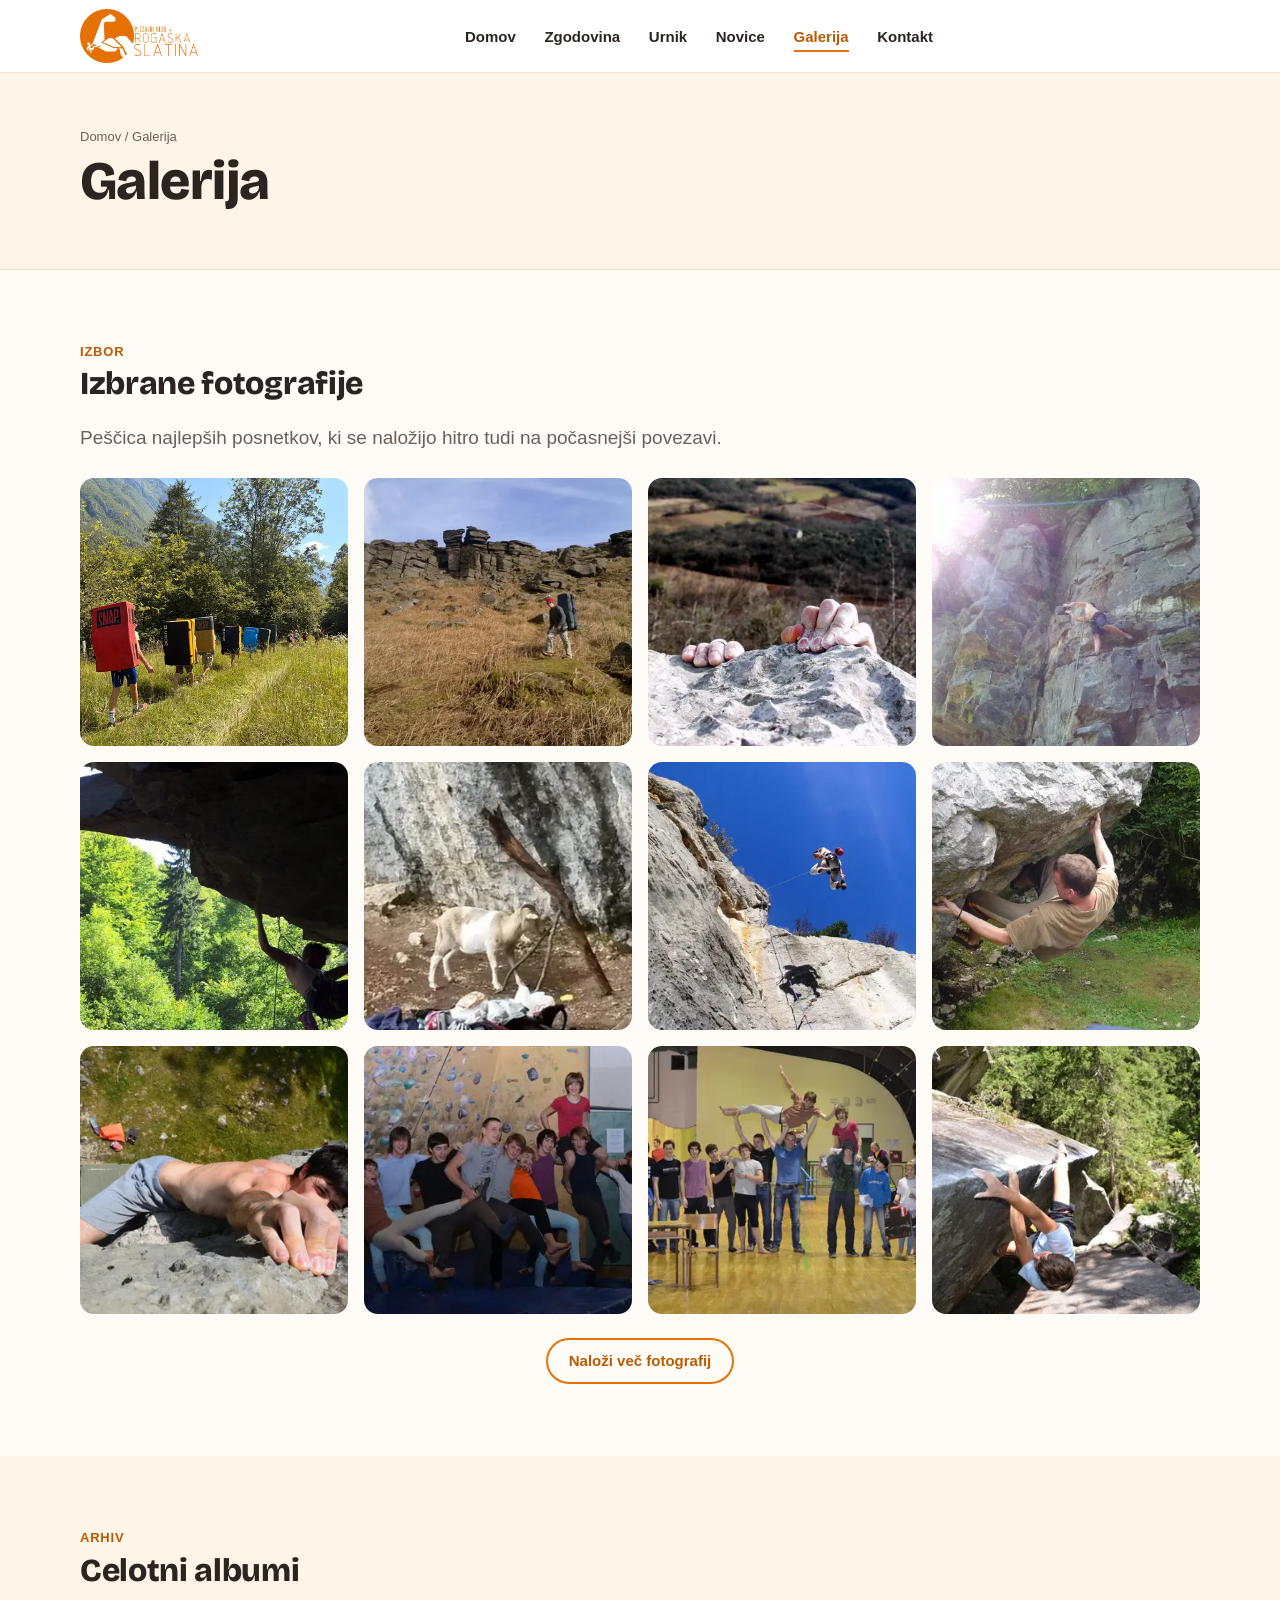
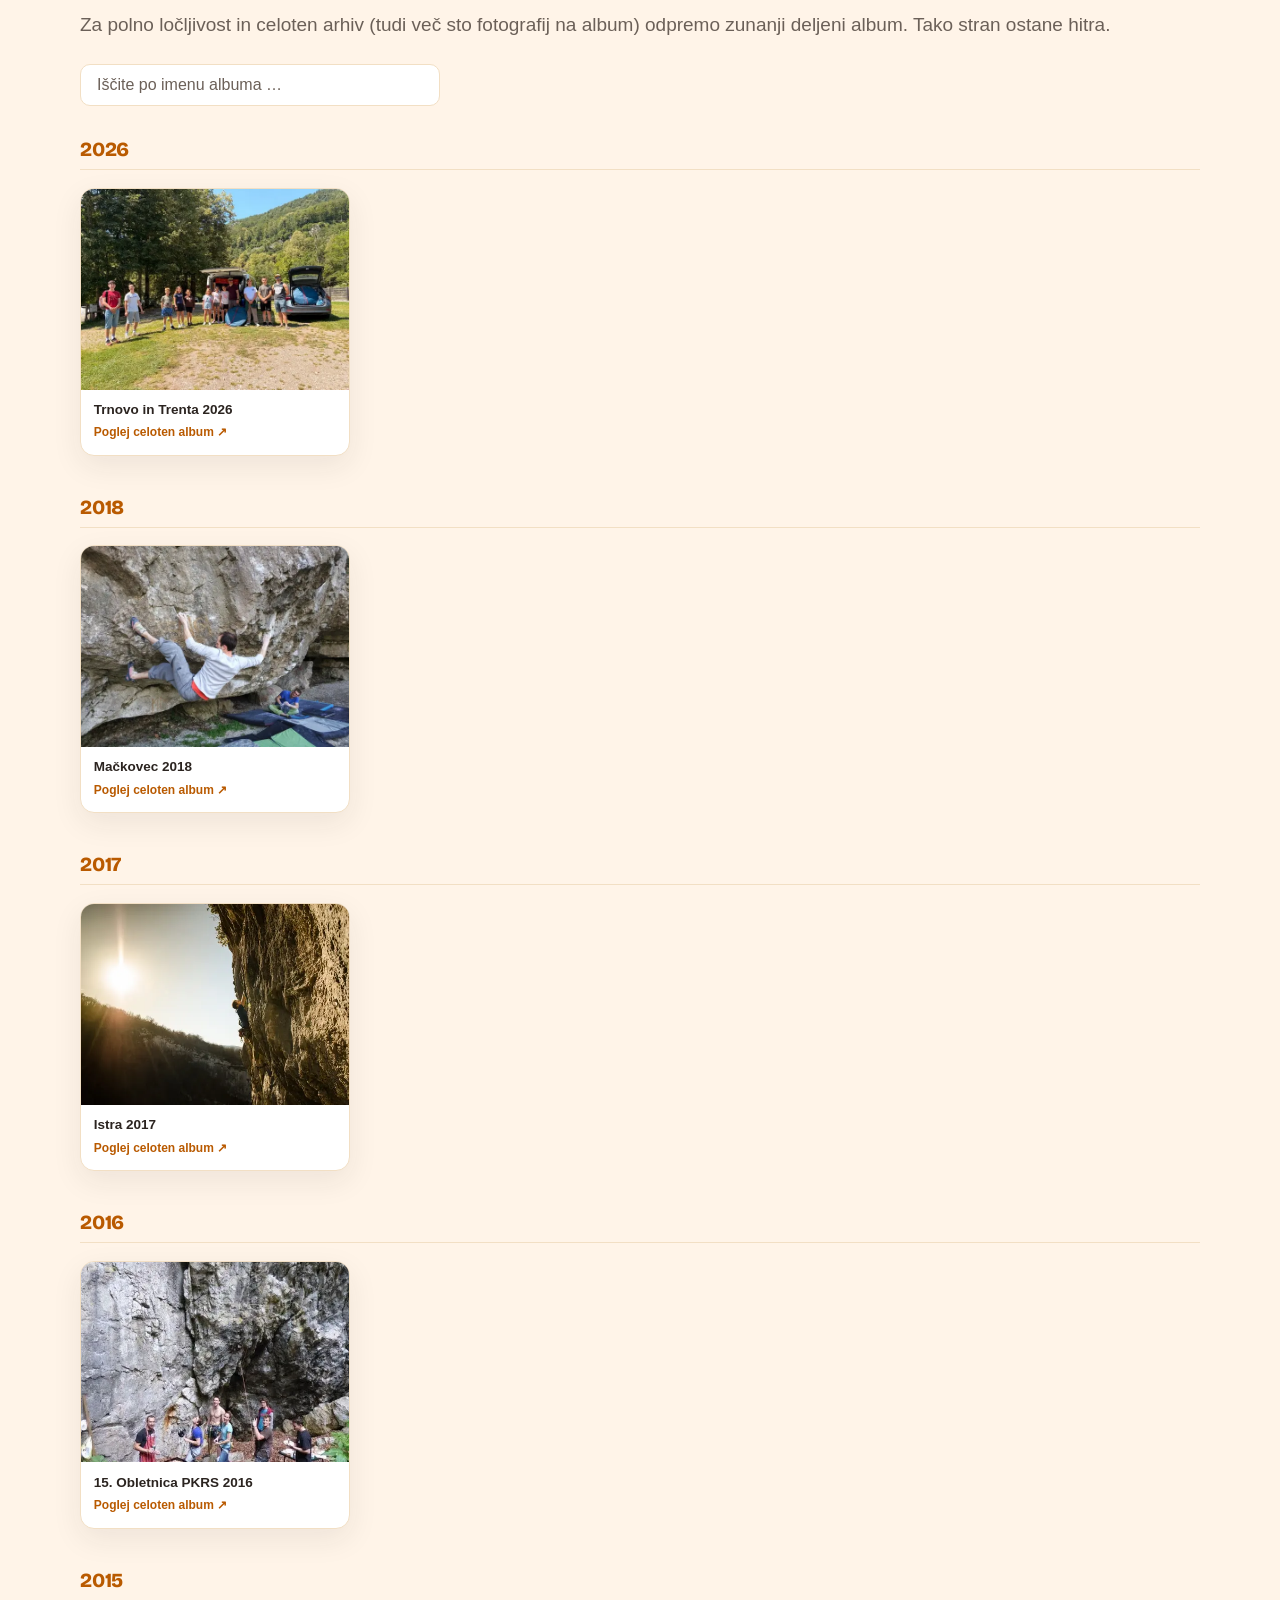
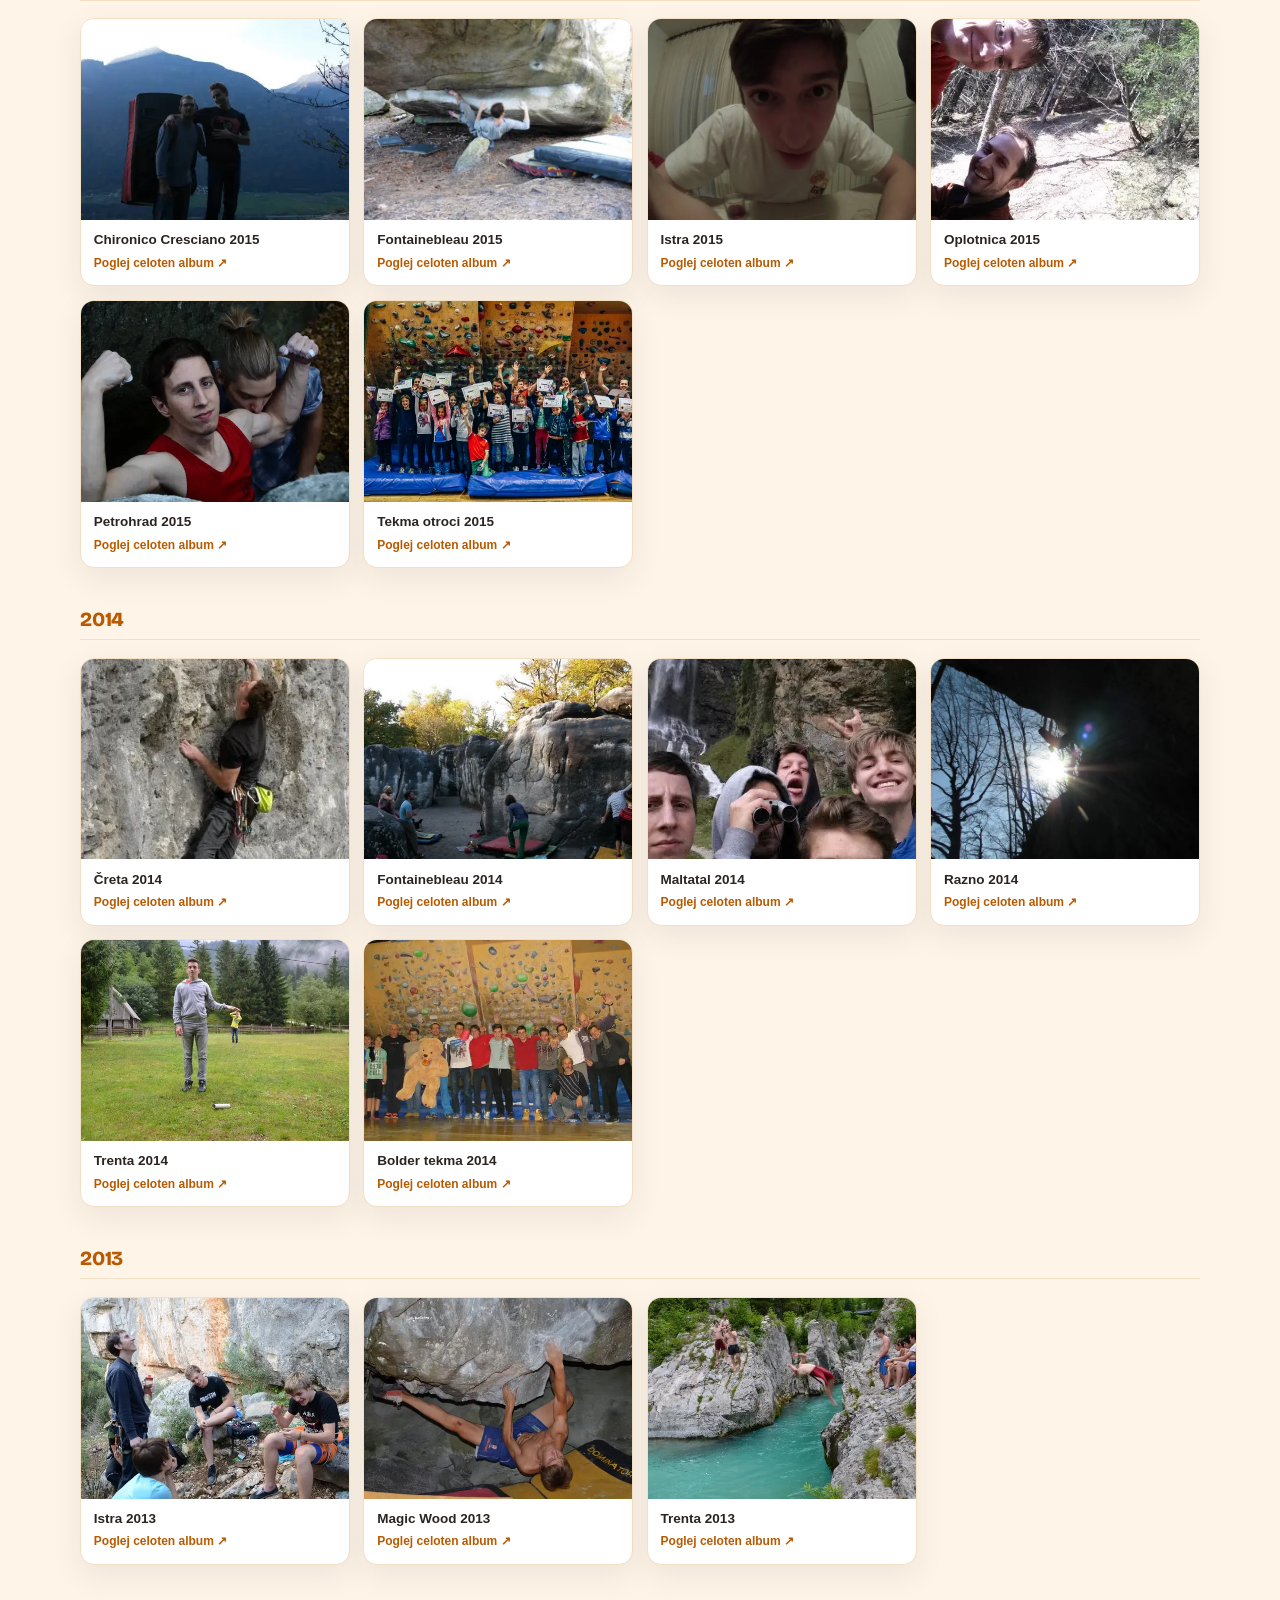
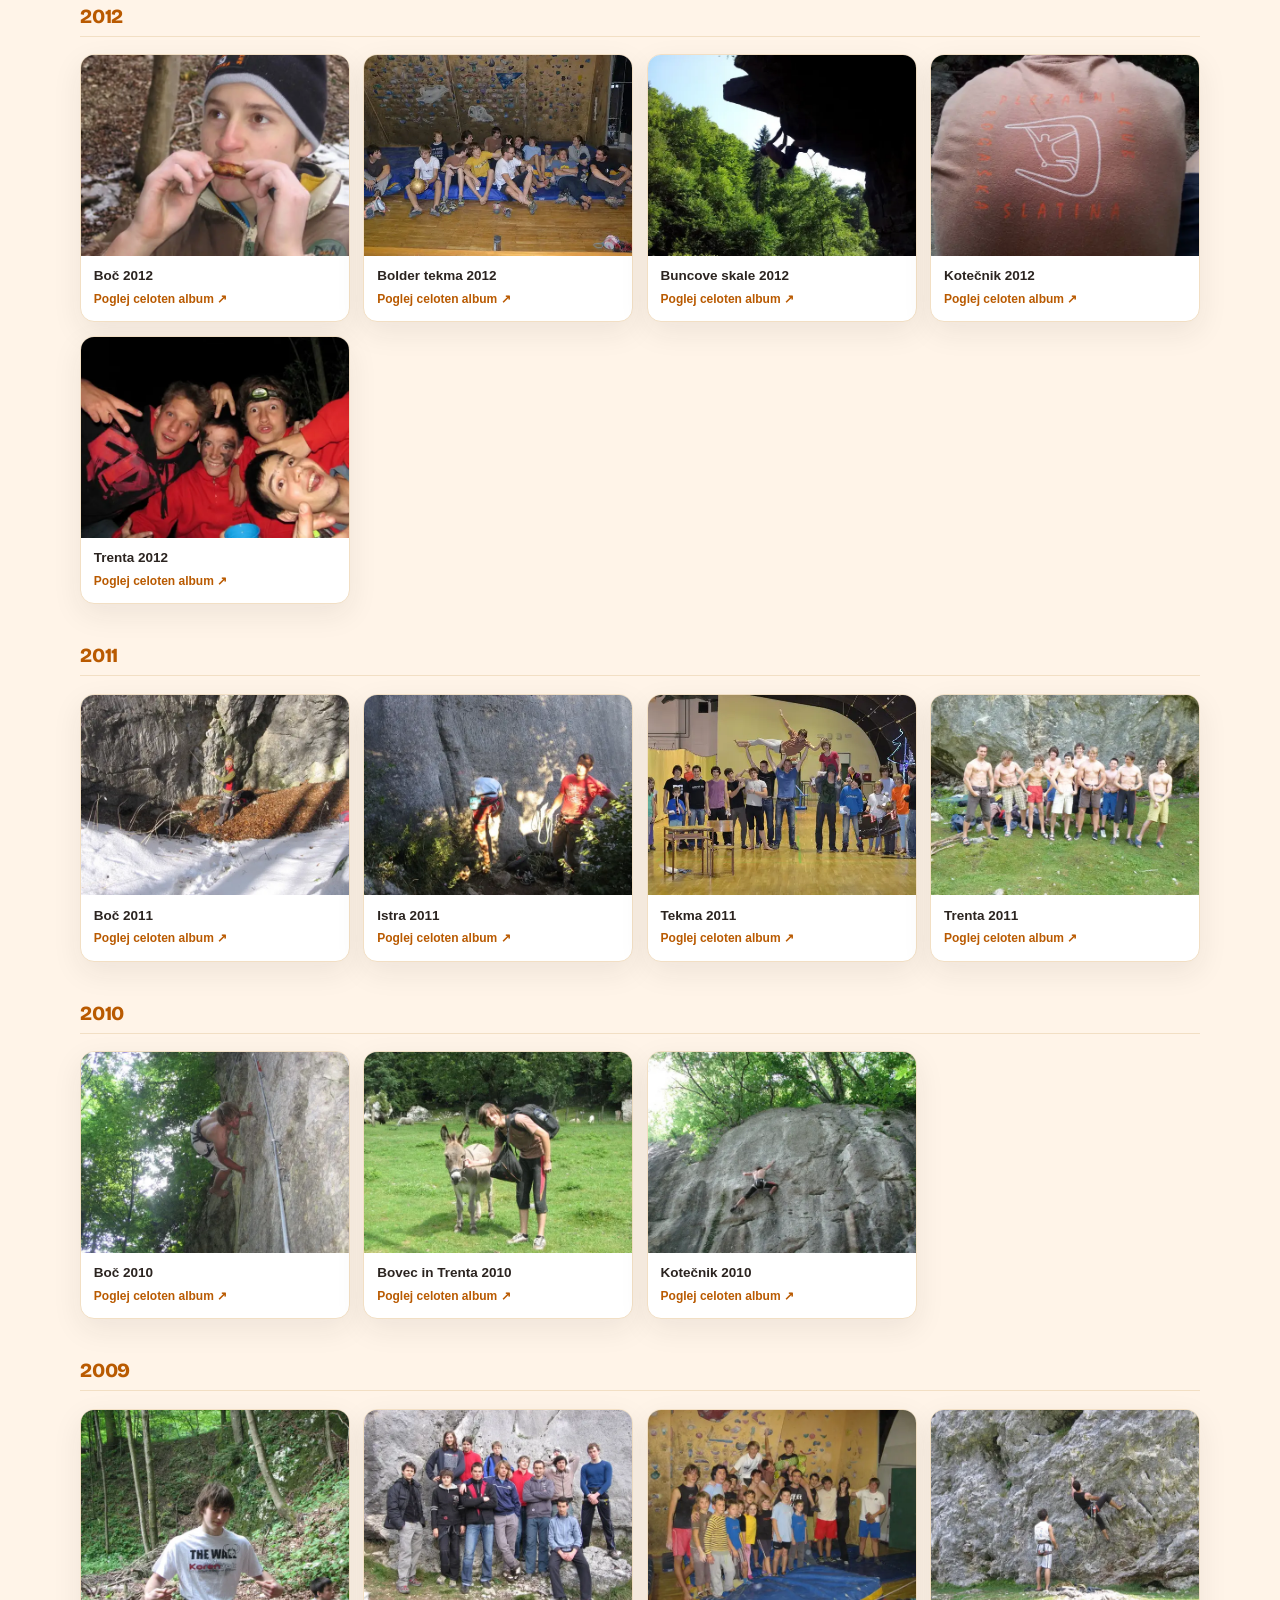
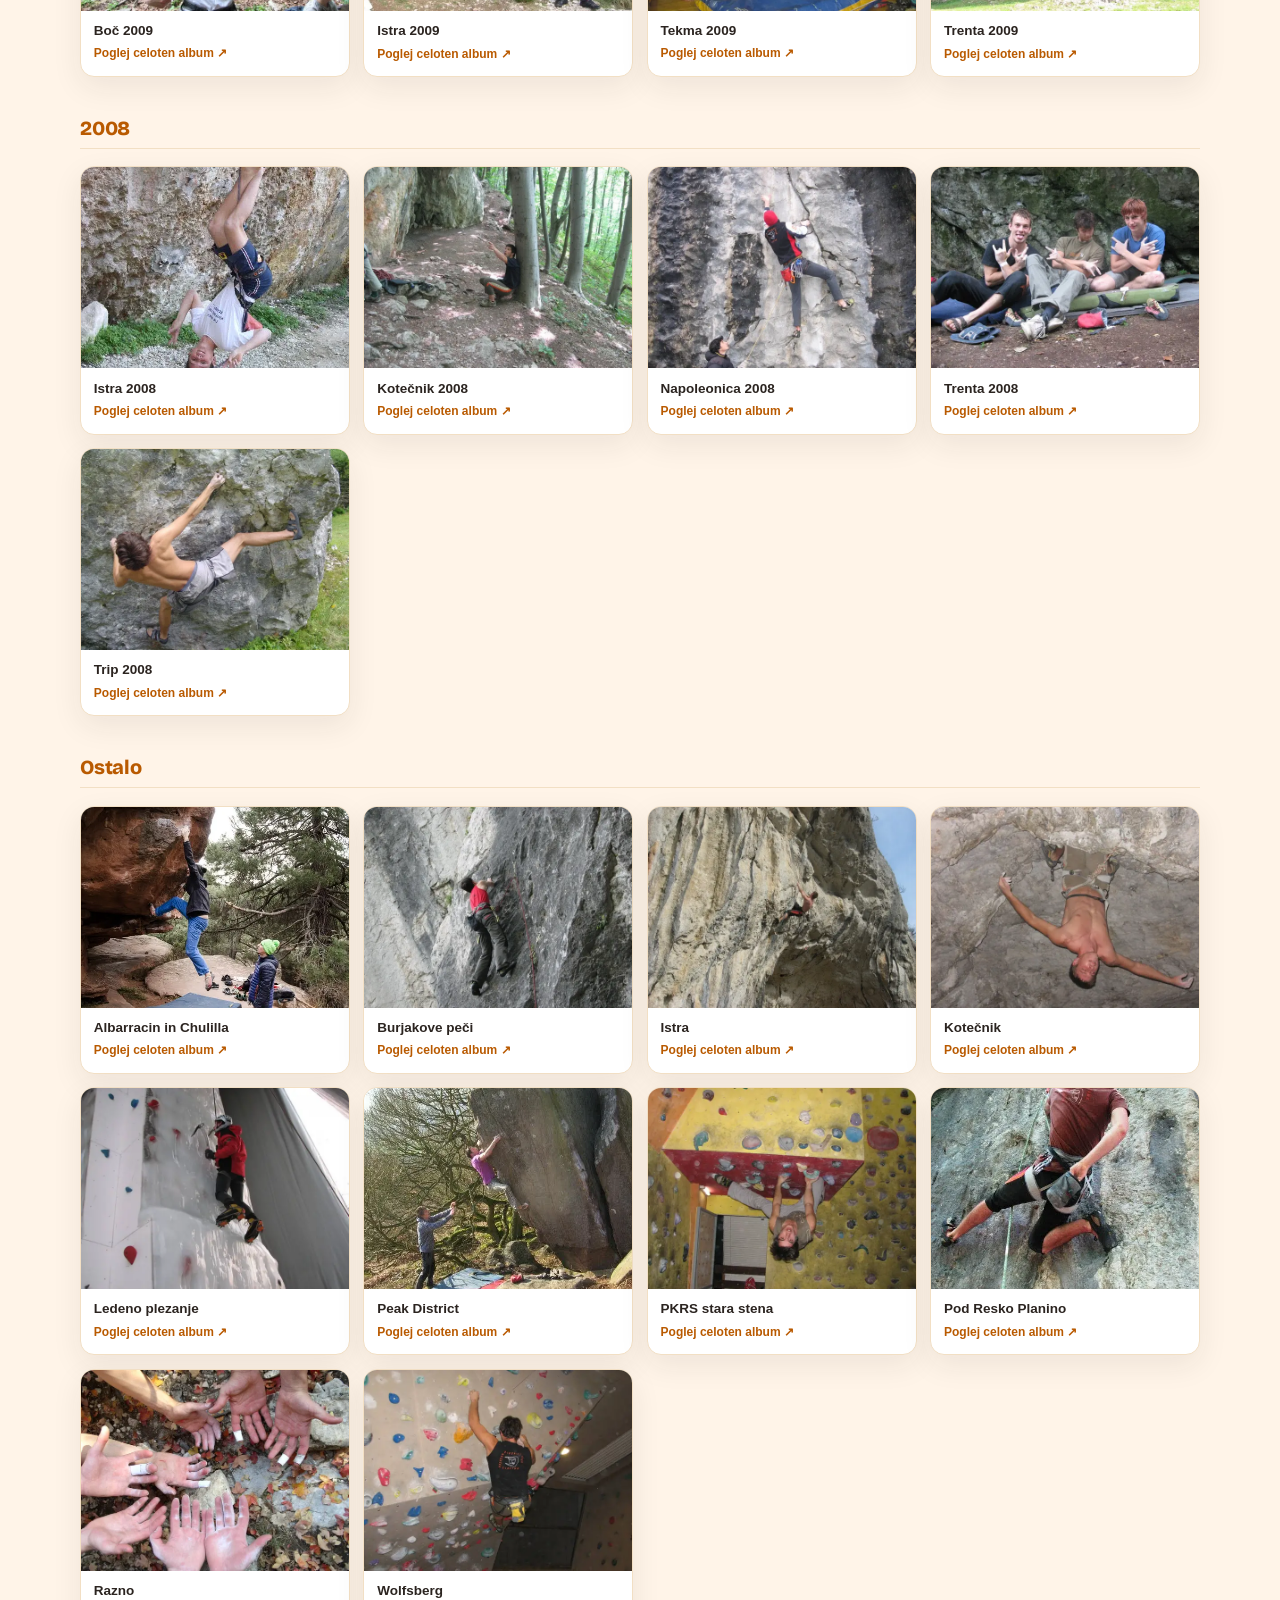
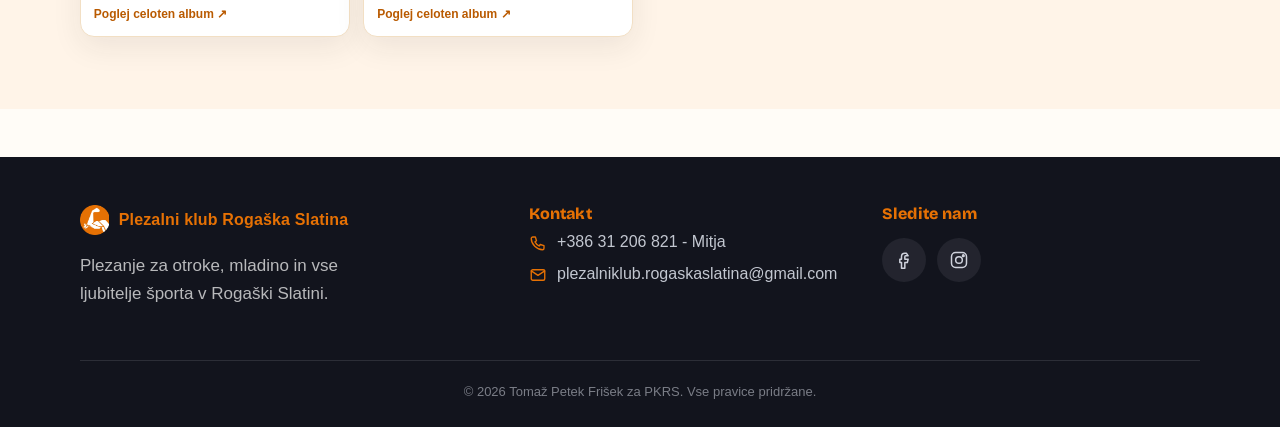
==== galerija.html @ 5e0b245f "Odstrani podnaslove pod naslovi podstrani, povečaj naslov Na zgodovina/urnik/galerija/novice/kontakt" ====
<!doctype html>
<html lang="sl">
<head>
<meta charset="UTF-8">
<meta name="viewport" content="width=device-width, initial-scale=1">
<title>Fotogalerija plezanja — Plezalni klub Rogaška Slatina</title>
<meta name="description" content="Fotografije treningov, tekmovanj in druženj Plezalnega kluba Rogaška Slatina.">
<link rel="canonical" href="https://pkrs.si/galerija.html">
<meta property="og:type" content="website">
<meta property="og:site_name" content="Plezalni klub Rogaška Slatina">
<meta property="og:locale" content="sl_SI">
<meta property="og:title" content="Fotogalerija plezanja — Plezalni klub Rogaška Slatina">
<meta property="og:description" content="Fotografije treningov, tekmovanj in druženj Plezalnega kluba Rogaška Slatina.">
<meta property="og:url" content="https://pkrs.si/galerija.html">
<meta property="og:image" content="https://pkrs.si/assets/img/og-image.jpg">
<meta property="og:image:width" content="1200">
<meta property="og:image:height" content="630">
<meta name="twitter:card" content="summary_large_image">
<meta name="twitter:title" content="Fotogalerija plezanja — Plezalni klub Rogaška Slatina">
<meta name="twitter:description" content="Fotografije treningov, tekmovanj in druženj Plezalnega kluba Rogaška Slatina.">
<meta name="twitter:image" content="https://pkrs.si/assets/img/og-image.jpg">
<meta name="theme-color" content="#E67104">
<link rel="icon" type="image/png" href="assets/img/favicon-32.png">
<link rel="apple-touch-icon" href="assets/img/favicon-192.png">
<link rel="preconnect" href="https://fonts.googleapis.com">
<link rel="preconnect" href="https://fonts.gstatic.com" crossorigin>
<link rel="stylesheet" href="https://fonts.googleapis.com/css2?family=Bricolage+Grotesque:opsz,wght@12..96,700;12..96,800&display=swap">
<link rel="stylesheet" href="assets/css/style.css">
</head>
<body>

<a href="#main" class="skip-link">Preskoči na vsebino</a>

<header class="site-header">
  <div class="container nav-row">
    <a href="index.html" class="brand">
      <img src="assets/img/logo.webp" width="900" height="412" alt="Plezalni klub Rogaška Slatina">
    </a>
    <nav class="nav-links" aria-label="Glavna navigacija">
      <a href="index.html">Domov</a>
      <a href="zgodovina.html">Zgodovina</a>
      <a href="urnik.html">Urnik</a>
      <a href="novice.html">Novice</a>
      <a href="galerija.html" aria-current="page">Galerija</a>
      <a href="kontakt.html">Kontakt</a>
    </nav>
    <div class="nav-actions">
      <button class="hamburger" data-menu-open aria-label="Odpri meni">
        <span></span><span></span><span></span>
      </button>
    </div>
  </div>
</header>

<div class="mobile-menu">
  <div class="mobile-menu-top">
    <a href="index.html" class="brand">
      <img src="assets/img/logo.webp" width="900" height="412" alt="Plezalni klub Rogaška Slatina">
    </a>
    <button class="hamburger" data-menu-close aria-label="Zapri meni">✕</button>
  </div>
  <a href="index.html">Domov</a>
  <a href="zgodovina.html">Zgodovina</a>
  <a href="urnik.html">Urnik</a>
  <a href="novice.html">Novice</a>
  <a href="galerija.html" aria-current="page">Galerija</a>
  <a href="kontakt.html">Kontakt</a>
</div>

<main id="main">

  <div class="page-header">
    <div class="container">
      <div class="breadcrumb"><a href="index.html">Domov</a> / Galerija</div>
      <h1>Galerija</h1>
    </div>
  </div>

  <section class="section">
    <div class="container">
      <div class="eyebrow">Izbor</div>
      <h2>Izbrane fotografije</h2>
      <p class="lead">Peščica najlepših posnetkov, ki se naložijo hitro tudi na počasnejši povezavi.</p>

      <div class="todo-block" data-featured-empty hidden style="margin:1.5rem 0">
        <strong>Izbrane fotografije še niso dodane</strong>
        Ko nam pošljete nekaj najboljših fotografij, jih optimiziramo (glejte <code>tools/optimiziraj-slike.py</code>
        v paketu) in se prikažejo tukaj. Navodila so v <code>NAVODILA.txt</code>.
      </div>

      <div class="featured-grid" data-featured-grid></div>
      <div class="text-center" style="margin-top:1.5rem">
        <button type="button" class="btn btn-outline" data-load-more hidden>Naloži več fotografij</button>
      </div>
    </div>
  </section>

  <section class="section section-alt">
    <div class="container">
      <div class="eyebrow">Arhiv</div>
      <h2>Celotni albumi</h2>
      <p class="lead">Za polno ločljivost in celoten arhiv (tudi več sto fotografij na album) odpremo zunanji deljeni album. Tako stran ostane hitra.</p>

      <div class="albums-toolbar">
        <input type="search" class="albums-search" data-albums-search placeholder="Iščite po imenu albuma …" aria-label="Iskanje albumov">
      </div>
      <div data-albums-container>
        <p class="small">Nalagam albume …</p>
      </div>
    </div>
  </section>

</main>

<footer class="site-footer">
  <div class="container footer-grid">
    <div>
      <div class="footer-brand">
        <img src="assets/img/logo-icon.webp" width="200" height="206" alt="Logotip kluba">
        <strong>Plezalni klub Rogaška Slatina</strong>
      </div>
      <p style="color:rgba(255,255,255,0.7); max-width:32ch">Plezanje za otroke, mladino in vse ljubitelje športa v Rogaški Slatini.</p>
    </div>
    <div>
      <h4>Kontakt</h4>
      <div class="footer-contact-row"><svg width="18" height="18" viewBox="0 0 24 24" fill="none" stroke="currentColor" stroke-width="1.8" stroke-linecap="round" stroke-linejoin="round"><path d="M5 4h3.5l1.5 5-2 1.5a12 12 0 0 0 5.5 5.5L15 14l5 1.5V19a2 2 0 0 1-2 2C10.5 21 3 13.5 3 6a2 2 0 0 1 2-2z"/></svg><a href="tel:+38631206821">+386 31 206 821 - Mitja</a></div>
      <div class="footer-contact-row"><svg width="18" height="18" viewBox="0 0 24 24" fill="none" stroke="currentColor" stroke-width="1.8" stroke-linecap="round" stroke-linejoin="round"><rect x="3" y="5" width="18" height="14" rx="2"/><path d="M3 6.5l9 6 9-6"/></svg><a href="mailto:plezalniklub.rogaskaslatina@gmail.com">plezalniklub.rogaskaslatina@gmail.com</a></div>
    </div>
    <div>
      <h4>Sledite nam</h4>
      <div class="social-row-lg">
        <a href="https://www.facebook.com/pkrs.rogaska" target="_blank" rel="noopener" aria-label="Facebook"><svg width="20" height="20" viewBox="0 0 24 24" fill="none" stroke="currentColor" stroke-width="1.8" stroke-linecap="round" stroke-linejoin="round"><path d="M15 4h-2a4 4 0 0 0-4 4v3H7v4h2v7h4v-7h3l1-4h-4V8a1 1 0 0 1 1-1h3z"/></svg></a>
        <a href="https://www.instagram.com/pkrs.rogaska/?hl=en" target="_blank" rel="noopener" aria-label="Instagram"><svg width="20" height="20" viewBox="0 0 24 24" fill="none" stroke="currentColor" stroke-width="1.8" stroke-linecap="round" stroke-linejoin="round"><rect x="3" y="3" width="18" height="18" rx="5"/><circle cx="12" cy="12" r="4"/><circle cx="17.2" cy="6.8" r="1"/></svg></a>
      </div>
    </div>
  </div>
  <div class="container footer-bottom">
    © <span id="year"></span> Tomaž Petek Frišek za PKRS. Vse pravice pridržane.
  </div>
</footer>

<script src="assets/js/main.js"></script>
<script src="assets/js/gallery.js"></script>
<script>document.getElementById('year').textContent = new Date().getFullYear();</script>
</body>
</html>
---- assets/css/style.css ----
/* =========================================================
   Plezalni klub Rogaška Slatina — skupni slog
   Paleta: bela + oranžna (barva iz kluba logotipa: #E67104)
   Pristop: mobile-first (glej breakpoints spodaj)
   ========================================================= */

:root {
  --orange: #E67104;
  --orange-dark: #B95A00;
  --orange-light: #FFF4E8;
  --orange-pale: #FFEAD1;
  --ink: #2B2420;
  --ink-soft: #6B6058;
  --white: #FFFFFF;
  --bg-page: #FFFCF7;
  --border: #F2DFC4;
  --footer-navy: #12141D;
  --shadow: 0 10px 30px rgba(43, 36, 32, 0.08);
  --radius: 14px;
  --max-width: 1120px;
  --font: -apple-system, BlinkMacSystemFont, "Segoe UI", Roboto, "Helvetica Neue", Arial, sans-serif;
  --font-display: "Bricolage Grotesque", -apple-system, BlinkMacSystemFont, "Segoe UI", Roboto, sans-serif;
}

* { box-sizing: border-box; }

/* Poskrbi, da atribut "hidden" vedno zmaga, tudi na elementih, ki imajo
   svoj lasten "display" (npr. gumbi z display:inline-flex). */
[hidden] { display: none !important; }

html {
  scroll-behavior: smooth;
}

body {
  margin: 0;
  font-family: var(--font);
  color: var(--ink);
  background: var(--bg-page);
  -webkit-font-smoothing: antialiased;
  overflow-x: hidden;
}

img, video { max-width: 100%; height: auto; display: block; }

/* Blag vstopni prehod za zgornje odseke strani (hero, glava podstrani) */
@keyframes gentle-rise {
  from { opacity: 0; transform: translateY(10px); }
  to   { opacity: 1; transform: translateY(0); }
}

a { color: var(--orange-dark); text-decoration: none; transition: color .15s ease; }
a:hover { text-decoration: underline; text-underline-offset: 2px; }

/* Viden, dosleden fokus (tipkovnica) namesto privzetega brskalniškega obroča */
:focus-visible {
  outline: 2px solid var(--orange);
  outline-offset: 2px;
  border-radius: 2px;
}

/* Preskoči na vsebino: skrito, dokler ni v fokusu (tipkovnica) */
.skip-link {
  position: absolute;
  top: -50px;
  left: 1rem;
  z-index: 1000;
  background: var(--ink);
  color: var(--white) !important;
  padding: 0.7em 1.2em;
  border-radius: 0 0 10px 10px;
  font-weight: 700;
  font-size: 14px;
  text-decoration: none !important;
  transition: top .15s ease;
}
.skip-link:focus {
  top: 0;
}

/* Spoštuj uporabnikovo nastavitev za manj gibanja */
@media (prefers-reduced-motion: reduce) {
  *, *::before, *::after {
    animation-duration: 0.01ms !important;
    animation-iteration-count: 1 !important;
    transition-duration: 0.01ms !important;
  }
  html { scroll-behavior: auto; }
}

.container {
  width: min(100% - 2rem, var(--max-width));
  margin-inline: auto;
}

h1, h2, h3, h4 {
  font-family: var(--font-display);
  font-weight: 800;
  line-height: 1.15;
  margin: 0 0 0.6em 0;
  color: var(--ink);
  text-wrap: balance;
  letter-spacing: -0.01em;
}

h1 { font-size: clamp(28px, 5vw, 46px); }
h2 { font-size: clamp(22px, 3.5vw, 32px); }
h3 { font-size: clamp(18px, 2.5vw, 22px); }
p  { font-size: clamp(15px, 1.8vw, 17px); line-height: 1.65; color: var(--ink); }

.lead { font-size: clamp(16px, 2vw, 19px); color: var(--ink-soft); }

.section {
  padding: clamp(2.5rem, 6vw, 4.5rem) 0;
}

.section-alt {
  background: var(--orange-light);
}

.eyebrow {
  display: inline-block;
  font-weight: 700;
  letter-spacing: 0.06em;
  text-transform: uppercase;
  font-size: 13px;
  color: var(--orange-dark);
  margin-bottom: 0.6em;
}

/* ---------- Buttons ---------- */
.btn {
  display: inline-flex;
  align-items: center;
  justify-content: center;
  gap: 0.5em;
  min-height: 46px;
  padding: 0.7em 1.4em;
  border-radius: 999px;
  font-weight: 700;
  font-size: 15px;
  border: 2px solid transparent;
  cursor: pointer;
  transition: transform .15s ease, background .15s ease, color .15s ease, border-color .15s ease;
  text-decoration: none !important;
}
.btn:active { transform: scale(0.97); }

.btn-primary {
  background: var(--orange);
  color: var(--white);
}
.btn-primary:hover { background: var(--orange-dark); }

.btn-outline {
  background: transparent;
  border-color: var(--orange);
  color: var(--orange-dark);
}
.btn-outline:hover { background: var(--orange-light); }

/* ---------- Header / Nav ---------- */
.site-header {
  position: sticky;
  top: 0;
  z-index: 200;
  background: rgba(255,255,255,0.95);
  backdrop-filter: saturate(180%) blur(10px);
  border-bottom: 1px solid var(--border);
}

.nav-row {
  display: flex;
  align-items: center;
  justify-content: space-between;
  min-height: 72px;
  gap: 1rem;
}

.brand {
  display: flex;
  align-items: center;
  gap: 0.6em;
  font-family: var(--font-display);
  font-weight: 800;
  font-size: 16px;
  color: var(--ink);
}
.brand img { height: 54px; width: auto; }
.brand small { display: block; font-weight: 600; color: var(--orange-dark); font-size: 11px; letter-spacing: 0.04em; text-transform: uppercase; }

.nav-links {
  display: none;
  align-items: center;
  gap: 1.6rem;
}
.nav-links a {
  position: relative;
  color: var(--ink);
  font-weight: 600;
  font-size: 15px;
  padding: 0.4em 0.1em;
}
.nav-links a::after {
  content: "";
  position: absolute;
  left: 0.1em;
  right: 0.1em;
  bottom: -1px;
  height: 2px;
  background: var(--orange);
  transform: scaleX(0);
  transform-origin: left;
  transition: transform .18s ease;
}
.nav-links a:hover,
.nav-links a[aria-current="page"] {
  color: var(--orange-dark);
  text-decoration: none;
}
.nav-links a:hover::after,
.nav-links a[aria-current="page"]::after {
  transform: scaleX(1);
}

.nav-actions { display: flex; align-items: center; gap: 0.75rem; }

.hamburger {
  display: inline-flex;
  align-items: center;
  justify-content: center;
  width: 44px;
  height: 44px;
  border-radius: 10px;
  border: 1px solid var(--border);
  background: var(--white);
  cursor: pointer;
}
.hamburger span,
.hamburger::before,
.hamburger::after {
  content: "";
  display: block;
  width: 20px;
  height: 2px;
  background: var(--ink);
  position: relative;
}
.hamburger { flex-direction: column; gap: 5px; }
.hamburger span { margin: 0; }

.mobile-menu {
  position: fixed;
  inset: 0;
  z-index: 300;
  background: var(--white);
  display: flex;
  flex-direction: column;
  padding: 1.25rem;
  transform: translateY(-8px);
  opacity: 0;
  pointer-events: none;
  transition: opacity .2s ease, transform .2s ease;
}
.mobile-menu.is-open {
  opacity: 1;
  transform: translateY(0);
  pointer-events: auto;
}
.mobile-menu-top {
  display: flex;
  align-items: center;
  justify-content: space-between;
  margin-bottom: 1.5rem;
}
.mobile-menu a {
  display: block;
  padding: 1em 0.25em;
  font-size: 22px;
  font-weight: 700;
  color: var(--ink);
  border-bottom: 1px solid var(--border);
}
.mobile-menu a[aria-current="page"] { color: var(--orange-dark); }
.mobile-menu .btn { margin-top: 1.5rem; align-self: flex-start; }

@media (min-width: 860px) {
  .nav-links { display: flex; }
  .hamburger { display: none; }
}

/* ---------- Hero ---------- */
.hero {
  background: linear-gradient(180deg, var(--orange-light) 0%, var(--white) 100%);
  padding: clamp(2.5rem, 7vw, 5rem) 0 clamp(2rem, 5vw, 3rem);
  animation: gentle-rise .5s ease both;
}
.hero-grid {
  display: grid;
  grid-template-columns: 1fr;
  gap: 2rem;
  align-items: center;
}
@media (min-width: 900px) {
  .hero-grid { grid-template-columns: 1.1fr 0.9fr; gap: 3rem; }
}
.hero-badge {
  display: inline-flex;
  align-items: center;
  gap: 0.5em;
  background: var(--white);
  border: 1px solid var(--border);
  padding: 0.4em 0.9em;
  border-radius: 999px;
  font-size: 13px;
  font-weight: 700;
  color: var(--orange-dark);
  margin-bottom: 1em;
}
.hero-actions { display: flex; flex-wrap: wrap; gap: 0.8rem; margin-top: 1.4rem; }
.hero-art {
  display: flex;
  align-items: center;
  justify-content: center;
}
.hero-art img { max-height: 280px; }

/* ---------- Cards / grids ---------- */
.grid {
  display: grid;
  grid-template-columns: 1fr;
  gap: 1.5rem;
}
@media (min-width: 700px) {
  .grid-2 { grid-template-columns: 1fr 1fr; }
}
@media (min-width: 900px) {
  .grid-3 { grid-template-columns: repeat(3, 1fr); }
}

.card {
  background: var(--white);
  border: 1px solid var(--border);
  border-radius: var(--radius);
  padding: 1.5rem;
  box-shadow: var(--shadow);
  transition: transform .18s ease, box-shadow .18s ease, border-color .18s ease;
}
.card:hover {
  transform: translateY(-3px);
  border-color: var(--orange);
  box-shadow: 0 12px 24px -12px rgba(230,113,4,0.28);
}
.card h3 { margin-bottom: 0.4em; }
.card .icon {
  width: 46px;
  height: 46px;
  border-radius: 12px;
  background: var(--orange-light);
  color: var(--orange-dark);
  display: flex;
  align-items: center;
  justify-content: center;
  font-size: 22px;
  margin-bottom: 0.9rem;
}

/* ---------- Carousel (Domov) ---------- */
.carousel {
  position: relative;
  border-radius: var(--radius);
  overflow: hidden;
  background: var(--orange-light);
  border: 1px solid var(--border);
  aspect-ratio: 4 / 3;
}
.carousel-track {
  display: flex;
  height: 100%;
  transition: transform .5s ease;
}
.carousel-slide {
  flex: 0 0 100%;
  height: 100%;
  display: flex;
  align-items: center;
  justify-content: center;
  text-align: center;
  padding: 1.5rem;
}
.carousel-slide img {
  width: 100%;
  height: 100%;
  object-fit: cover;
}
.placeholder-slide {
  display: flex;
  flex-direction: column;
  align-items: center;
  justify-content: center;
  gap: 0.6rem;
  color: var(--orange-dark);
}
.placeholder-slide .ph-icon {
  width: 60px;
  height: 60px;
  border-radius: 50%;
  background: var(--white);
  border: 2px dashed var(--orange);
  display: flex;
  align-items: center;
  justify-content: center;
  font-size: 26px;
}
.carousel-dots {
  position: absolute;
  bottom: 14px;
  left: 0;
  right: 0;
  display: flex;
  justify-content: center;
  gap: 8px;
}
.carousel-dots button {
  width: 9px;
  height: 9px;
  border-radius: 50%;
  border: none;
  background: rgba(230,113,4,0.35);
  cursor: pointer;
  padding: 0;
}
.carousel-dots button.is-active { background: var(--orange); }
.carousel-arrow {
  position: absolute;
  top: 50%;
  transform: translateY(-50%);
  width: 40px;
  height: 40px;
  border-radius: 50%;
  border: 1px solid var(--border);
  background: rgba(255,255,255,0.9);
  color: var(--orange-dark);
  font-size: 18px;
  display: flex;
  align-items: center;
  justify-content: center;
  cursor: pointer;
}
.carousel-arrow.prev { left: 12px; }
.carousel-arrow.next { right: 12px; }

/* ---------- Placeholder blocks (content to add later) ---------- */
.todo-block {
  border: 2px dashed var(--orange);
  background: var(--orange-light);
  border-radius: var(--radius);
  padding: 1.5rem;
  color: var(--orange-dark);
}
.todo-block strong { display: block; margin-bottom: 0.3em; }

/* ---------- Schedule (Urnik) ---------- */
.schedule-days {
  display: flex;
  flex-direction: column;
  gap: 1rem;
}
.schedule-day {
  background: var(--white);
  border: 1px solid var(--border);
  border-radius: var(--radius);
  box-shadow: var(--shadow);
  padding: 1.3rem 1.5rem;
  display: grid;
  grid-template-columns: 1fr;
  gap: 0.9rem;
}
@media (min-width: 700px) {
  .schedule-day {
    grid-template-columns: 150px 1fr;
    align-items: start;
    gap: 1.5rem;
  }
}
.schedule-day-name {
  font-weight: 800;
  font-size: 17px;
  color: var(--orange-dark);
  text-align: center;
  padding-bottom: 0.5em;
  border-bottom: 2px solid var(--orange-light);
}
@media (min-width: 700px) {
  .schedule-day-name {
    padding-bottom: 0;
    border-bottom: 0;
    padding-top: 0.15em;
    text-align: center;
  }
}
.schedule-day-sessions {
  display: flex;
  flex-direction: column;
}
.schedule-session {
  display: flex;
  flex-wrap: wrap;
  align-items: baseline;
  gap: 0.3em 1em;
  padding: 0.6em 0;
  border-top: 1px solid var(--border);
}
.schedule-session:first-child { border-top: 0; padding-top: 0; }
.schedule-time {
  font-weight: 700;
  min-width: 118px;
  font-variant-numeric: tabular-nums;
}
.schedule-group { color: var(--ink-soft); }

.discount-note {
  margin-top: 1rem;
  display: inline-flex;
  align-items: center;
  gap: 0.6em;
  background: var(--orange);
  color: var(--white);
  font-weight: 700;
  padding: 0.7em 1.2em;
  border-radius: 999px;
  font-size: 15px;
}

/* ---------- Map ---------- */
.map-frame {
  border-radius: var(--radius);
  overflow: hidden;
  border: 1px solid var(--border);
  box-shadow: var(--shadow);
}
.map-frame iframe {
  width: 100%;
  height: 340px;
  border: 0;
  display: block;
}

/* ---------- Cenik vadb + Lokacija (Urnik) ---------- */
.pricing-location-grid {
  display: grid;
  grid-template-columns: 1fr;
  gap: 2.5rem;
}
@media (min-width: 860px) {
  .pricing-location-grid { grid-template-columns: 1fr 1fr; gap: 3rem; }
}
.pl-heading {
  padding-bottom: 0.6em;
  margin-bottom: 1.2rem;
  border-bottom: 2px solid var(--orange);
}
.pricing-card,
.location-card {
  background: var(--white);
  border: 1px solid var(--border);
  border-radius: var(--radius);
  box-shadow: var(--shadow);
}
.pricing-card { padding: 0.4rem 1.5rem; }
.price-row {
  display: flex;
  align-items: baseline;
  justify-content: space-between;
  gap: 1rem;
  padding: 1rem 0;
  border-bottom: 1px solid var(--border);
}
.price-row-last { border-bottom: 0; }
.price-name { font-weight: 700; }
.price-period {
  color: var(--ink-soft);
  font-size: 13px;
  margin-top: 0.15em;
}
.price-amount {
  font-weight: 800;
  color: var(--orange-dark);
  font-size: 18px;
  white-space: nowrap;
}
.price-note {
  margin: 0 -1.5rem;
  padding: 1rem 1.5rem;
  background: var(--orange-light);
  color: var(--ink-soft);
  font-size: 13.5px;
  border-radius: 0 0 var(--radius) var(--radius);
}
.location-card { padding: 1.2rem; text-align: center; }
.location-card .map-frame { box-shadow: none; }
.location-address {
  margin-top: 1rem;
  font-weight: 700;
  line-height: 1.5;
}
.location-btn { margin-top: 1rem; width: 100%; }

/* ---------- News (Novice) ---------- */
.news-list {
  display: flex;
  flex-direction: column;
  gap: 1rem;
}
.news-item {
  display: grid;
  grid-template-columns: 1fr;
  gap: 0.6rem;
  background: var(--white);
  border: 1px solid var(--border);
  border-left: 4px solid var(--orange);
  border-radius: var(--radius);
  box-shadow: var(--shadow);
  padding: 1.4rem 1.6rem;
  transition: transform .18s ease, box-shadow .18s ease;
}
.news-item:hover {
  transform: translateX(2px);
  box-shadow: 0 12px 24px -14px rgba(43,36,32,0.18);
}
.news-date {
  display: inline-flex;
  align-items: center;
  gap: 0.5em;
  font-weight: 700;
  color: var(--orange-dark);
  font-size: 13px;
  letter-spacing: 0.03em;
  text-transform: uppercase;
}
.news-tag {
  background: var(--orange-pale);
  color: var(--orange-dark);
  border-radius: 999px;
  padding: 0.2em 0.7em;
  font-size: 11px;
  font-weight: 700;
}

/* ---------- Gallery (Galerija) ---------- */

/* Izbrane fotografije: lena mreža sličic, ki se polni po sklopih */
.featured-grid {
  display: grid;
  grid-template-columns: repeat(2, 1fr);
  gap: 0.8rem;
  margin-top: 1.5rem;
}
@media (min-width: 600px) {
  .featured-grid { grid-template-columns: repeat(3, 1fr); }
}
@media (min-width: 900px) {
  .featured-grid { grid-template-columns: repeat(4, 1fr); gap: 1rem; }
}
.featured-thumb {
  border: 0;
  padding: 0;
  margin: 0;
  cursor: pointer;
  border-radius: var(--radius);
  overflow: hidden;
  aspect-ratio: 1 / 1;
  background: var(--orange-light);
  display: block;
}
.featured-thumb img {
  width: 100%;
  height: 100%;
  object-fit: cover;
  transition: transform .25s ease;
}
.featured-thumb:hover img { transform: scale(1.06); }

/* Povečan prikaz (lightbox) */
.lightbox {
  position: fixed;
  inset: 0;
  z-index: 500;
  background: rgba(20, 15, 12, 0.92);
  display: flex;
  align-items: center;
  justify-content: center;
  padding: 1rem;
}
.lightbox figure {
  margin: 0;
  max-width: min(92vw, 1100px);
  max-height: 88vh;
  display: flex;
  flex-direction: column;
  align-items: center;
  gap: 0.6rem;
}
.lightbox img {
  max-width: 100%;
  max-height: 78vh;
  border-radius: 10px;
  object-fit: contain;
}
.lightbox figcaption {
  color: rgba(255,255,255,0.85);
  font-size: 14px;
  text-align: center;
}
.lightbox-close, .lightbox-nav {
  position: absolute;
  border: 0;
  background: rgba(255,255,255,0.12);
  color: var(--white);
  border-radius: 50%;
  width: 46px;
  height: 46px;
  font-size: 20px;
  display: flex;
  align-items: center;
  justify-content: center;
  cursor: pointer;
}
.lightbox-close:hover, .lightbox-nav:hover { background: var(--orange); }
.lightbox-close { top: 16px; right: 16px; }
.lightbox-nav.prev { left: 16px; top: 50%; transform: translateY(-50%); }
.lightbox-nav.next { right: 16px; top: 50%; transform: translateY(-50%); }

/* Albumi: iskalnik + razvrščanje po letih + kartice z naslovnico */
.albums-toolbar { margin-top: 1.5rem; margin-bottom: 2rem; }
.albums-search {
  display: block;
  width: 100%;
  max-width: 360px;
  font: inherit;
  font-size: max(16px, 1rem);
  padding: 0.7em 1em;
  border: 1px solid var(--border);
  border-radius: 10px;
  background: var(--white);
  color: var(--ink);
  transition: border-color .15s ease;
}
.albums-search::placeholder { color: var(--ink-soft); }
.albums-search:focus { outline: none; border-color: var(--orange); }

.albums-year-group { margin-top: 2.5rem; }
.albums-year-group:first-child { margin-top: 0; }
.albums-year-heading {
  font-family: var(--font-display);
  font-size: 20px;
  color: var(--orange-dark);
  padding-bottom: 0.5rem;
  margin-bottom: 1.1rem;
  border-bottom: 1px solid var(--border);
}

.albums-grid {
  display: grid;
  grid-template-columns: repeat(2, 1fr);
  gap: 0.85rem;
}
@media (min-width: 700px) {
  .albums-grid { grid-template-columns: repeat(3, 1fr); }
}
@media (min-width: 1000px) {
  .albums-grid { grid-template-columns: repeat(4, 1fr); }
}
.album-card {
  display: block;
  border-radius: var(--radius);
  overflow: hidden;
  background: var(--white);
  border: 1px solid var(--border);
  box-shadow: var(--shadow);
  text-decoration: none !important;
  color: var(--ink);
  transition: transform .15s ease;
}
.album-card:hover { transform: translateY(-3px); }
.album-card.is-pending { cursor: default; }
.album-card.is-pending:hover { transform: none; }
.album-card-cover {
  aspect-ratio: 4 / 3;
  background: var(--orange-light);
  display: flex;
  align-items: center;
  justify-content: center;
  overflow: hidden;
}
.album-card-cover img { width: 100%; height: 100%; object-fit: cover; }
.album-card-ph { color: var(--orange-dark); }
.album-card-body { padding: 0.7rem 0.8rem 0.9rem; }
.album-card-name { display: block; font-weight: 700; font-size: 13.5px; line-height: 1.3; margin-bottom: 0.3em; }
.album-card-link { font-size: 12px; font-weight: 700; color: var(--orange-dark); }
.album-card-link.is-muted { color: var(--ink-soft); font-weight: 600; }

/* ---------- Contact (Kontakt) ---------- */
.contact-hero-grid {
  display: grid;
  grid-template-columns: minmax(0, 1fr);
  gap: 1.75rem;
  align-items: stretch;
}
@media (min-width: 900px) {
  .contact-hero-grid { grid-template-columns: minmax(0, 0.85fr) minmax(0, 1fr); gap: 2.25rem; }
}

.contact-info-card {
  background: var(--orange);
  color: var(--white);
  border-radius: var(--radius);
  box-shadow: var(--shadow);
  padding: clamp(1.75rem, 3vw, 2.5rem);
}
.contact-info-card h2 { color: var(--white); }
.contact-info-card > p { color: rgba(255,255,255,0.85); margin-top: 0.5em; }

.contact-info-list {
  display: flex;
  flex-direction: column;
  gap: 1.3rem;
  margin-top: 2rem;
}
.contact-info-row {
  display: flex;
  align-items: flex-start;
  gap: 1rem;
  min-width: 0;
}
.contact-info-icon {
  width: 44px;
  height: 44px;
  flex: 0 0 44px;
  border-radius: 12px;
  background: rgba(255,255,255,0.18);
  display: flex;
  align-items: center;
  justify-content: center;
}
.contact-info-row > div { min-width: 0; }
.contact-info-label { font-weight: 700; margin-bottom: 0.2em; }
.contact-info-value { color: rgba(255,255,255,0.9); overflow-wrap: break-word; }
.contact-info-value a { color: var(--white); text-decoration: underline; text-underline-offset: 2px; }
.contact-info-value a:hover { color: rgba(255,255,255,0.8); }

.contact-info-social { margin-top: 2rem; }
.contact-info-social h3 { color: var(--white); font-size: 16px; }
.contact-social-row { display: flex; gap: 0.7rem; margin-top: 0.9rem; }
.contact-social-row a {
  width: 42px;
  height: 42px;
  border-radius: 50%;
  background: var(--white);
  color: var(--orange);
  display: flex;
  align-items: center;
  justify-content: center;
  transition: transform .15s ease;
}
.contact-social-row a:hover { transform: translateY(-2px); text-decoration: none; }

.contact-form-card {
  background: var(--white);
  border: 1px solid var(--border);
  border-radius: var(--radius);
  box-shadow: var(--shadow);
  padding: clamp(1.75rem, 3vw, 2.5rem);
}
.contact-form { margin-top: 1.5rem; display: flex; flex-direction: column; gap: 1.2rem; }
.form-grid-2 {
  display: grid;
  grid-template-columns: minmax(0, 1fr);
  gap: 1.2rem;
}
@media (min-width: 560px) {
  .form-grid-2 { grid-template-columns: minmax(0, 1fr) minmax(0, 1fr); }
}
.form-field { display: flex; flex-direction: column; gap: 0.5em; }
.form-field label { font-weight: 700; font-size: 14px; }
.form-field input,
.form-field textarea {
  font: inherit;
  font-size: max(16px, 1rem);
  color: var(--ink);
  background: var(--orange-light);
  border: 1px solid var(--border);
  border-radius: 10px;
  padding: 0.8em 1em;
  resize: vertical;
  transition: border-color .15s ease, background .15s ease;
}
.form-field input::placeholder,
.form-field textarea::placeholder { color: var(--ink-soft); }
.form-field input:focus,
.form-field textarea:focus {
  outline: none;
  border-color: var(--orange);
  background: var(--white);
}
.contact-form-submit {
  background: var(--footer-navy);
  color: var(--white);
  width: 100%;
}
.contact-form-submit:hover { background: #1e2130; }
.contact-form-note { color: var(--ink-soft); text-align: center; }

/* ---------- Footer ---------- */
.site-footer {
  background: var(--footer-navy);
  color: rgba(226,230,240,0.85);
  padding: 3rem 0 1.75rem;
  margin-top: 3rem;
}
.footer-grid {
  display: grid;
  grid-template-columns: 1fr;
  gap: 2.2rem;
}
@media (min-width: 700px) {
  .footer-grid { grid-template-columns: 1.3fr 1fr 1fr; }
}
.site-footer h4, .footer-brand strong {
  color: var(--orange);
  font-size: 16px;
  font-weight: 800;
  letter-spacing: 0.01em;
}
.site-footer a { color: rgba(226,230,240,0.82); }
.site-footer a:hover { color: var(--orange); }
.footer-brand { display: flex; align-items: center; gap: 0.6em; margin-bottom: 0.8em; }
.footer-brand img { height: 30px; width: auto; }

.footer-contact-row {
  display: flex;
  align-items: flex-start;
  gap: 0.65em;
  margin: 0 0 0.8em;
}
.footer-contact-row svg { color: var(--orange); flex: 0 0 auto; margin-top: 1px; }
.footer-contact-row a, .footer-contact-row span.value { color: rgba(226,230,240,0.85); font-weight: 500; }

.footer-bottom {
  margin-top: 2.2rem;
  padding-top: 1.4rem;
  border-top: 1px solid rgba(226,230,240,0.12);
  font-size: 13px;
  color: rgba(226,230,240,0.5);
  text-align: center;
}
.social-row { display: flex; gap: 0.7rem; margin-top: 0.6rem; }
.social-row a {
  width: 38px;
  height: 38px;
  border-radius: 50%;
  border: 1px solid rgba(255,255,255,0.25);
  display: flex;
  align-items: center;
  justify-content: center;
  font-size: 16px;
}
.social-row a:hover { background: var(--orange); border-color: var(--orange); text-decoration: none; }

.social-row-lg { display: flex; gap: 0.7rem; margin-top: 0.9rem; }
.social-row-lg a {
  width: 44px;
  height: 44px;
  border-radius: 50%;
  background: rgba(226,230,240,0.08);
  border: none;
  display: flex;
  align-items: center;
  justify-content: center;
  color: rgba(226,230,240,0.9);
  transition: background .15s ease, color .15s ease;
}
.social-row-lg a:hover { background: var(--orange); color: var(--white); text-decoration: none; }

/* ---------- Page header (subpages) ---------- */
.page-header {
  background: var(--orange-light);
  padding: clamp(2.2rem, 6vw, 3.5rem) 0;
  border-bottom: 1px solid var(--border);
  animation: gentle-rise .45s ease both;
}
.page-header h1 { font-size: clamp(32px, 6.5vw, 54px); margin: 0; }
.breadcrumb { font-size: 13px; color: var(--ink-soft); margin-bottom: 0.5em; }
.breadcrumb a { color: var(--ink-soft); }

/* ---------- Utility ---------- */
.mt-0 { margin-top: 0; }
.text-center { text-align: center; }
.stack { display: grid; gap: 1rem; }
.small { font-size: 13px; color: var(--ink-soft); }
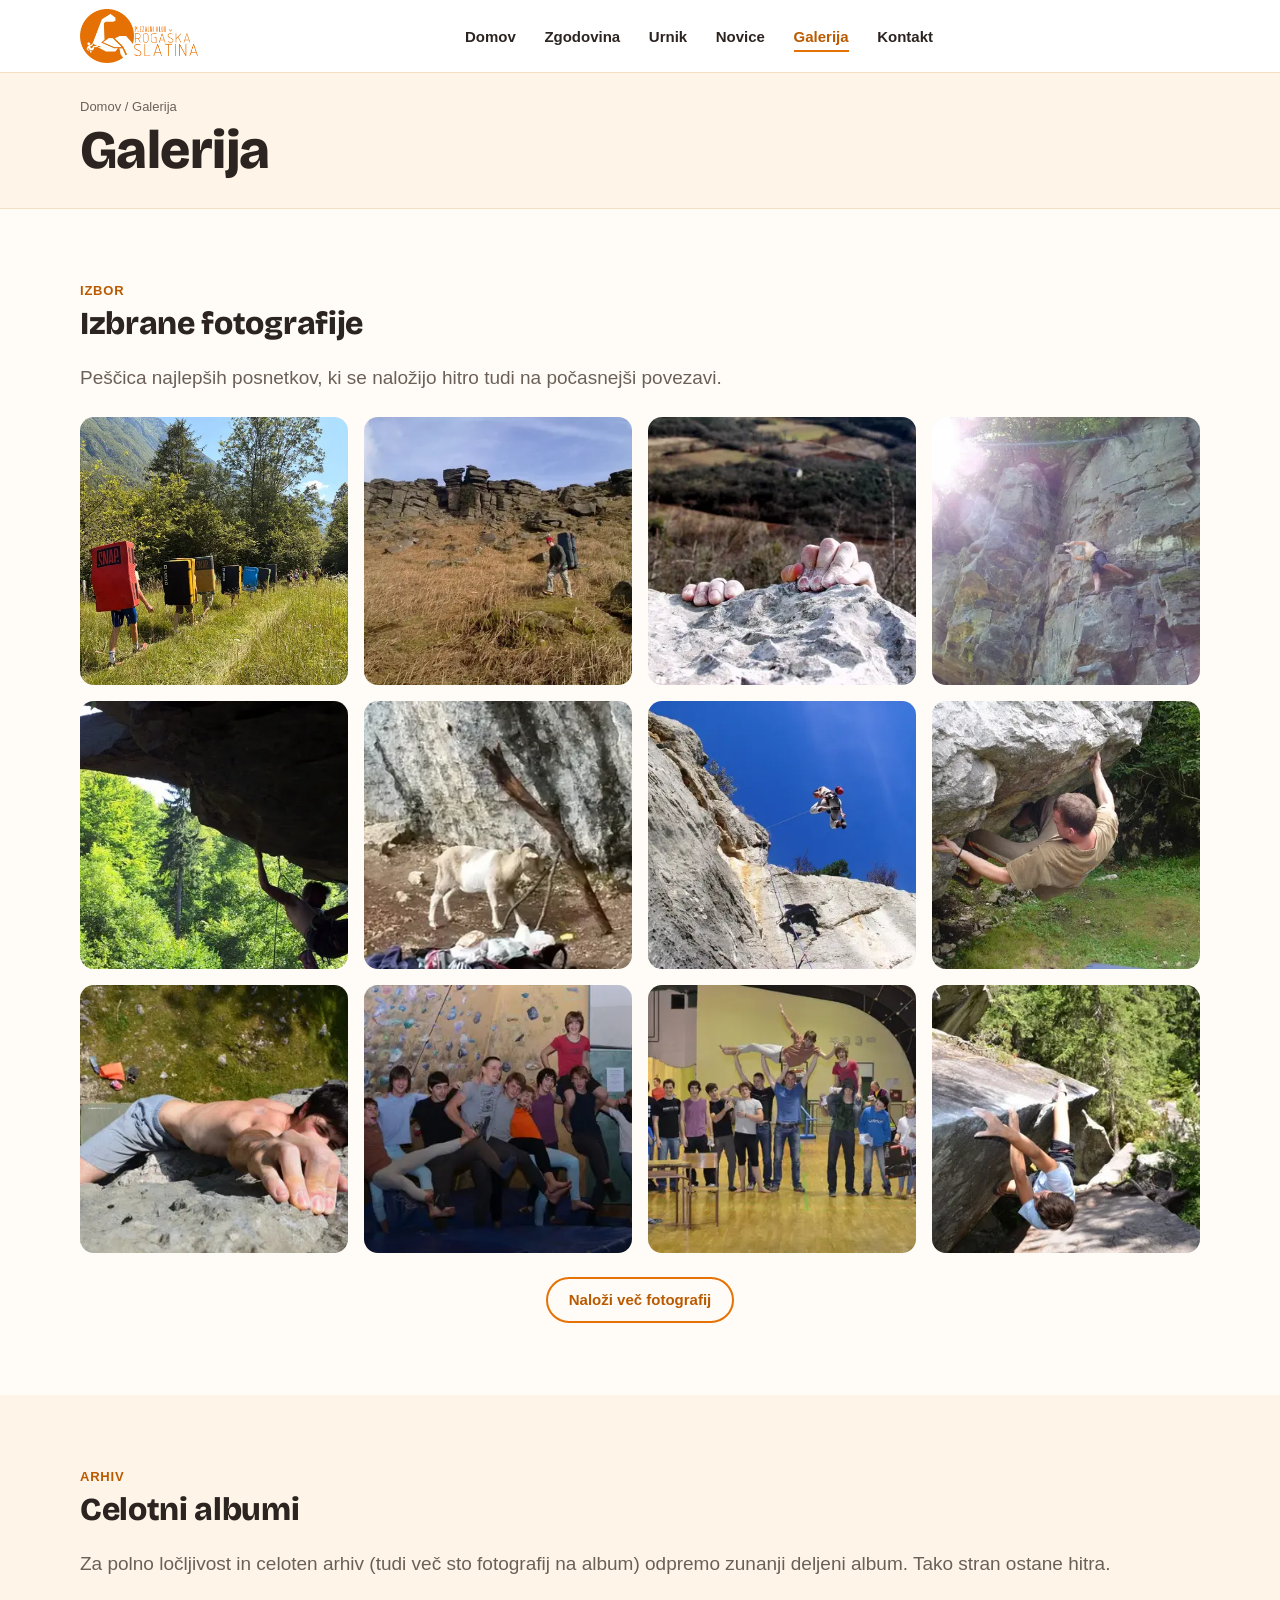
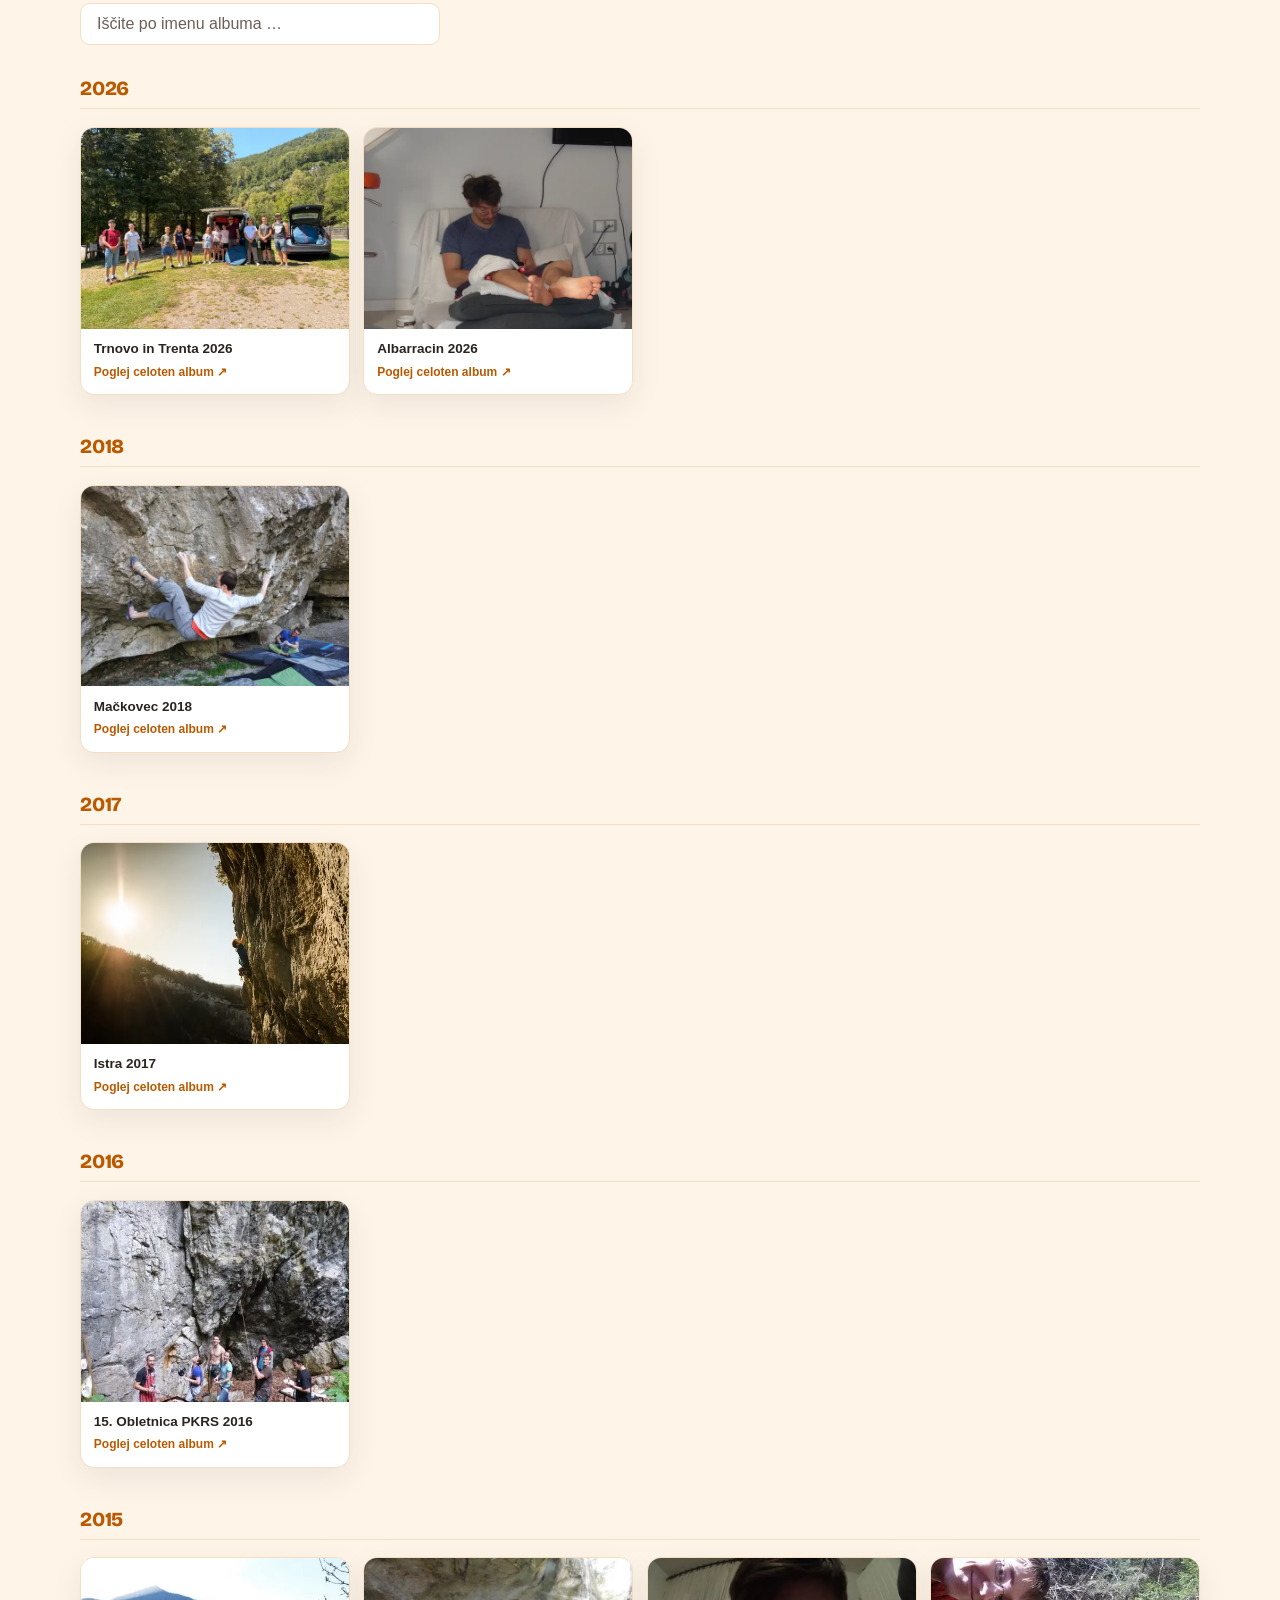
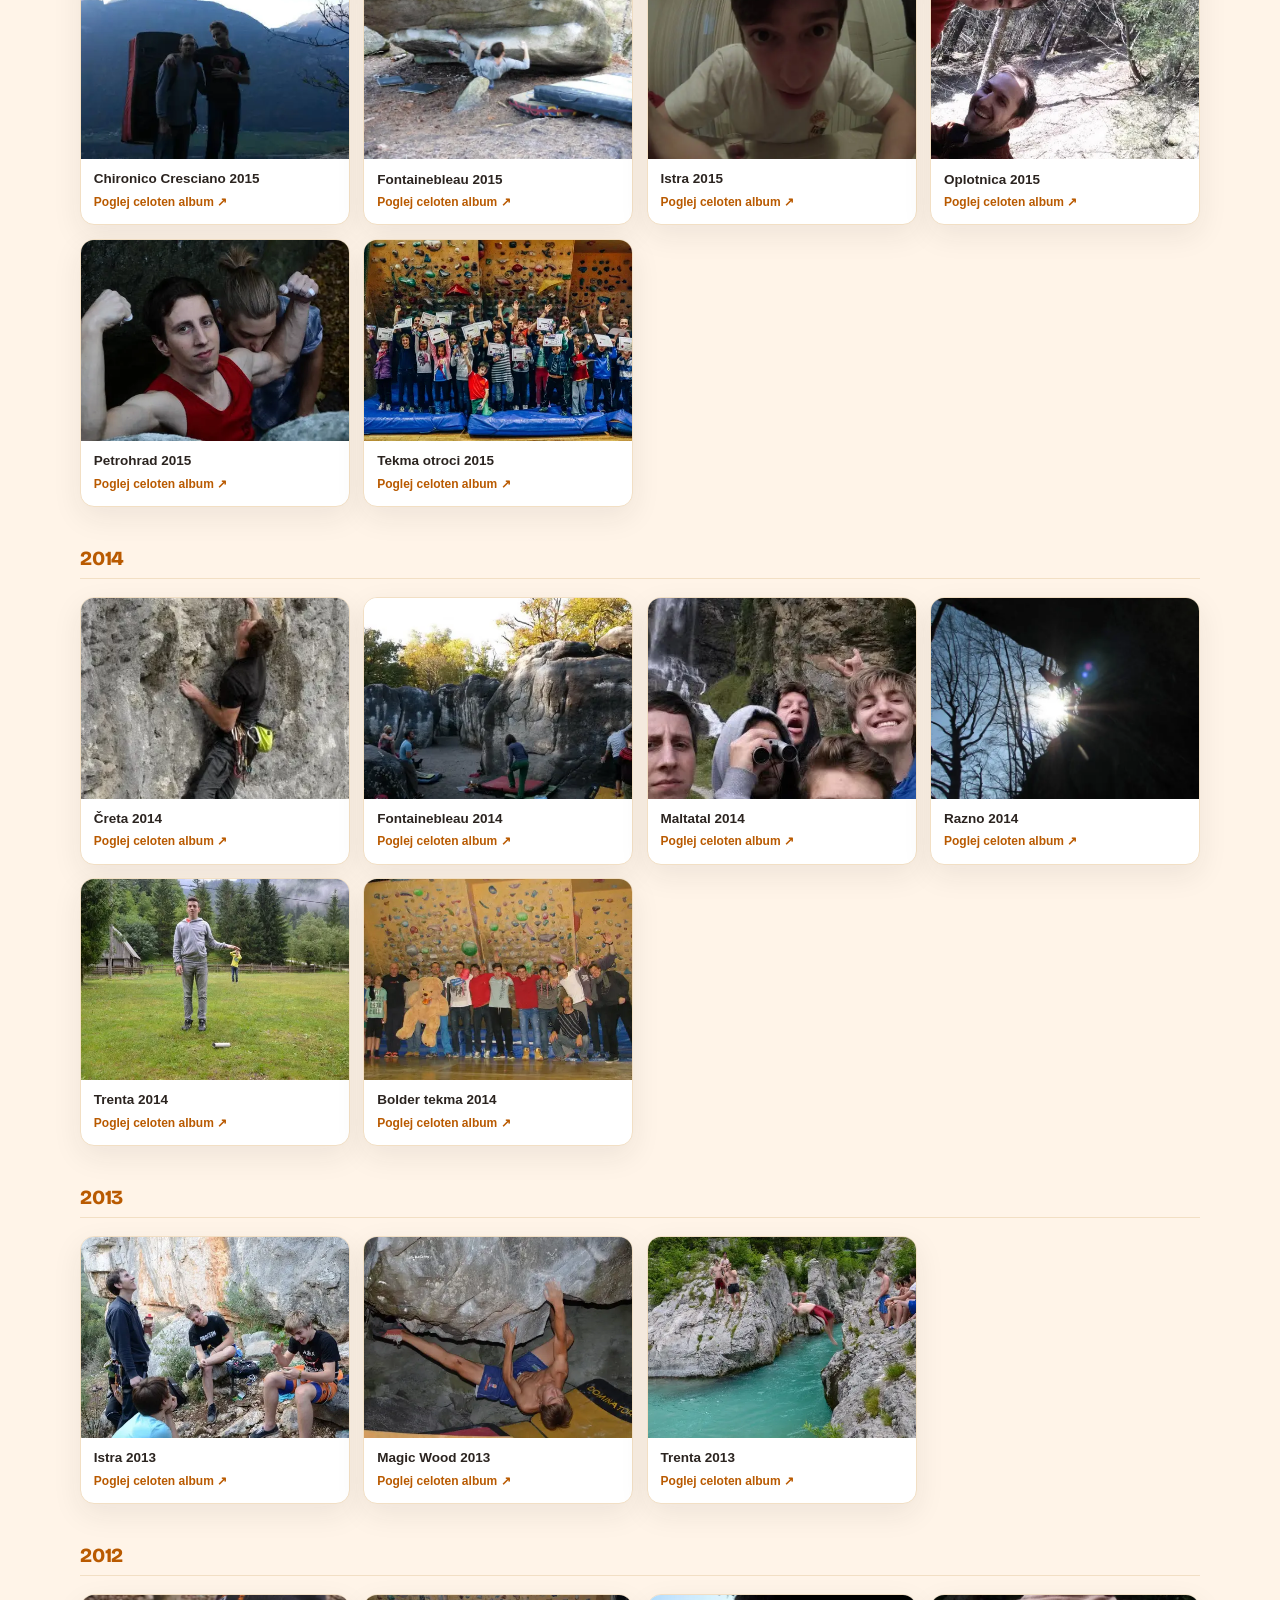
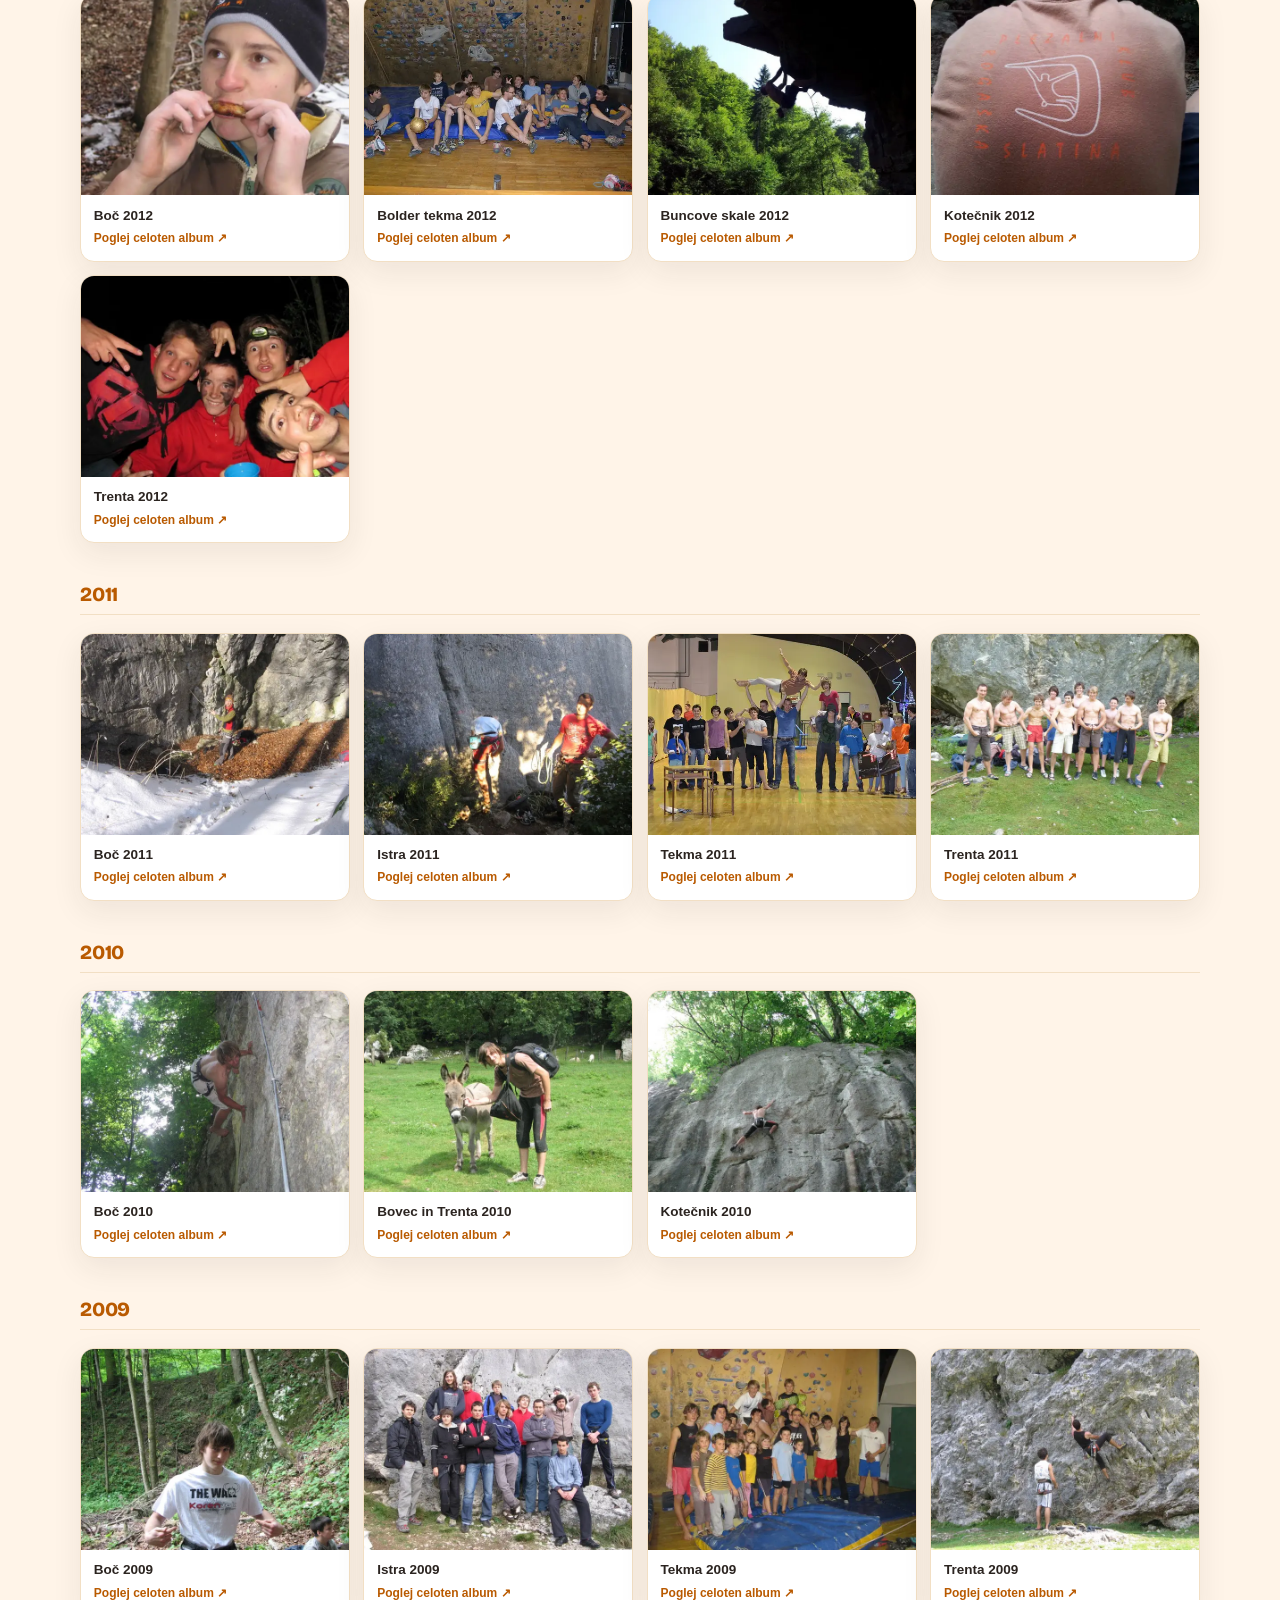
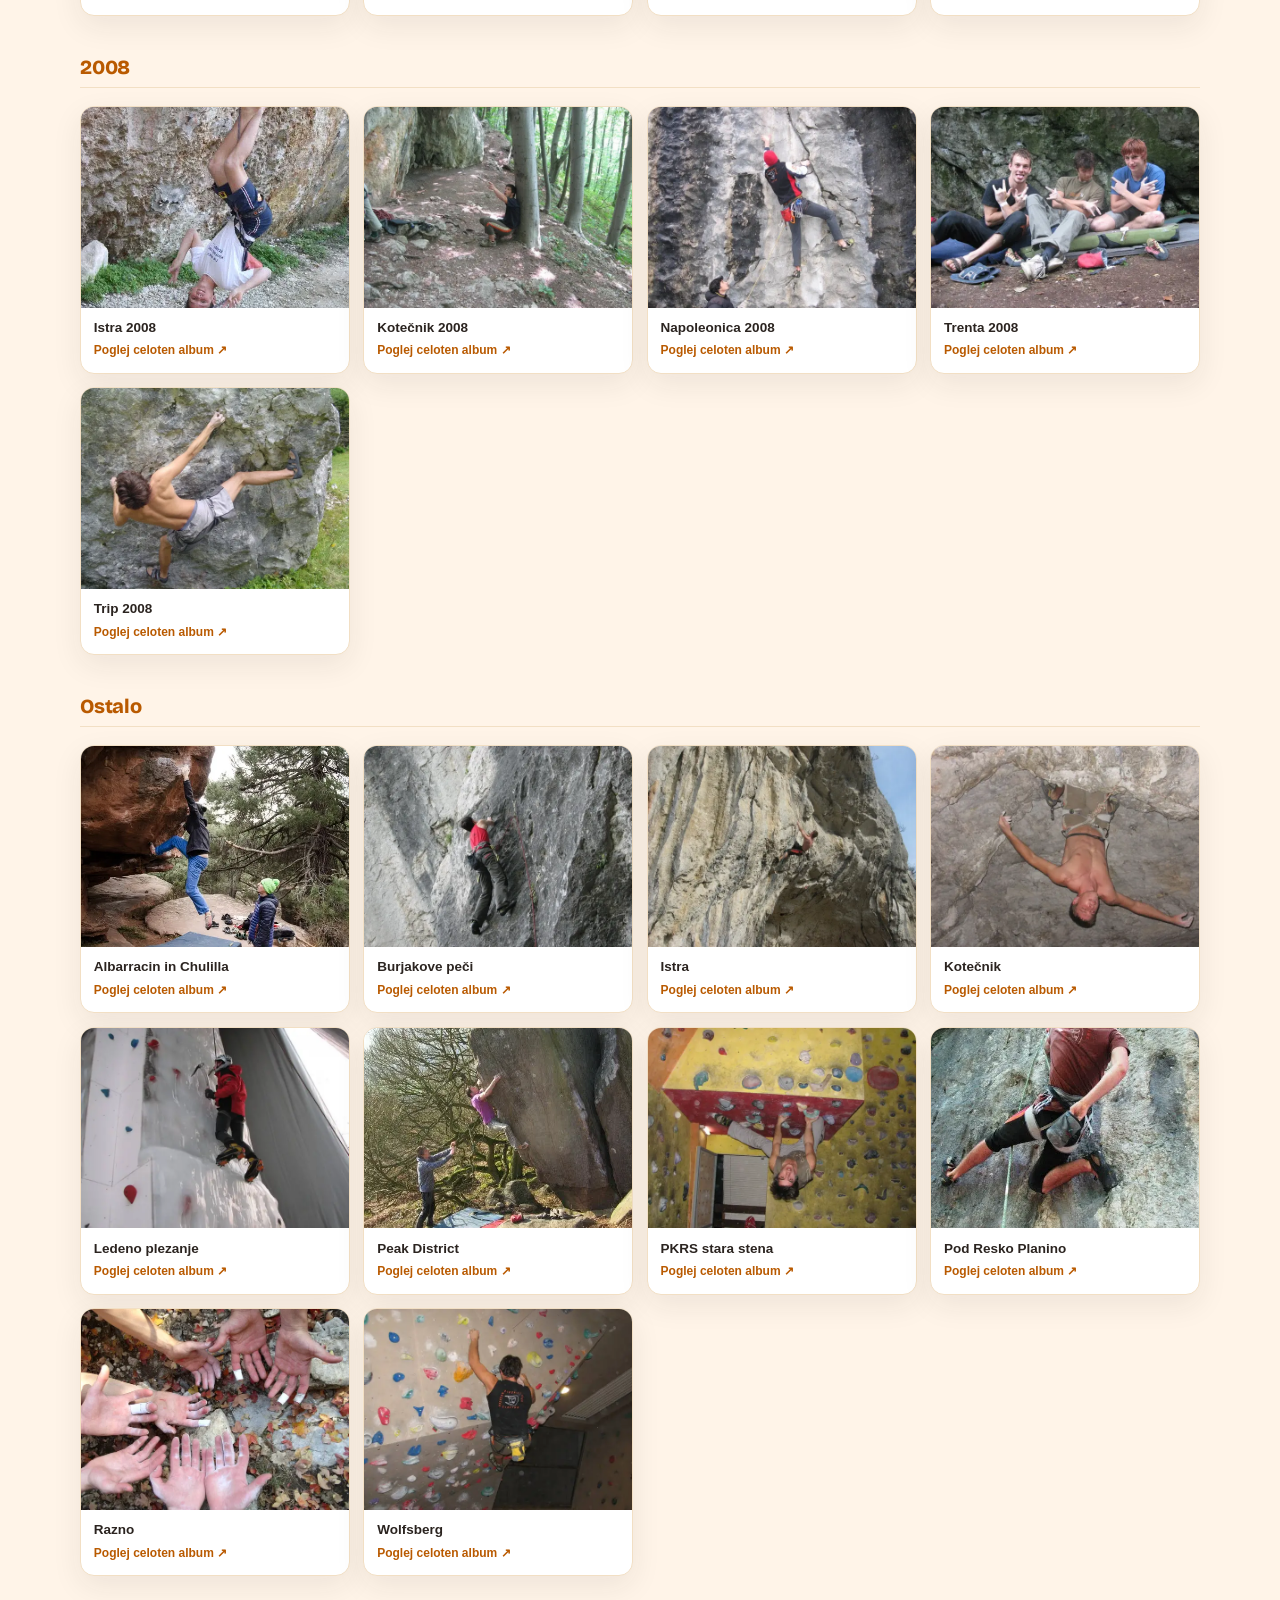
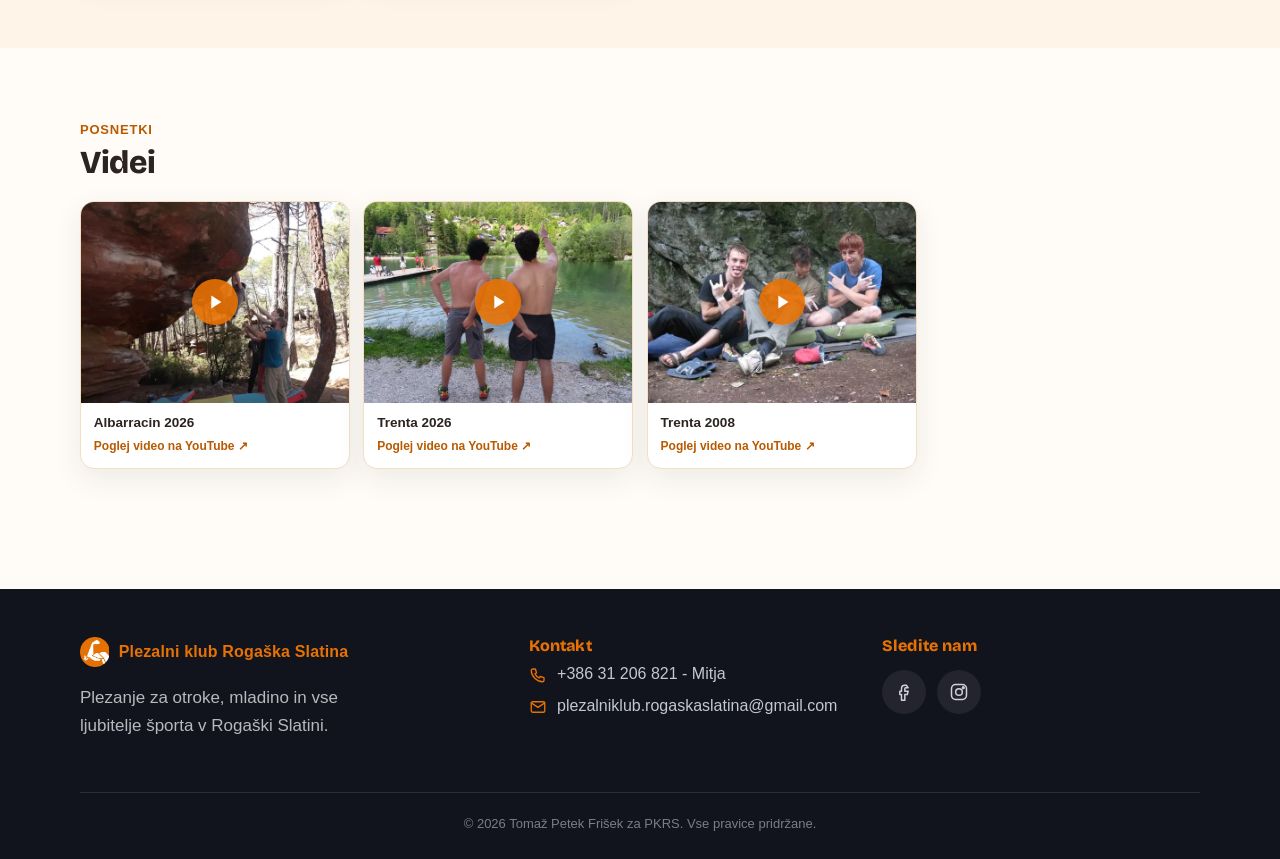
==== commit 152fa861: "Dodaj album Albarracin 2026 in sekcijo z videi - Nov album "Albarracin 2026" v albums.json z naslovn" ====
--- a/galerija.html
+++ b/galerija.html
@@ -110,6 +110,15 @@
     </div>
   </section>
 
+  <section class="section">
+    <div class="container">
+      <div class="eyebrow">Posnetki</div>
+      <h2>Videi</h2>
+
+      <div class="albums-grid" data-videos-grid></div>
+    </div>
+  </section>
+
 </main>
 
 <footer class="site-footer">
--- a/assets/css/style.css
+++ b/assets/css/style.css
@@ -707,11 +707,6 @@
   border-radius: 10px;
   object-fit: contain;
 }
-.lightbox figcaption {
-  color: rgba(255,255,255,0.85);
-  font-size: 14px;
-  text-align: center;
-}
 .lightbox-close, .lightbox-nav {
   position: absolute;
   border: 0;
@@ -800,6 +795,26 @@
 .album-card-link { font-size: 12px; font-weight: 700; color: var(--orange-dark); }
 .album-card-link.is-muted { color: var(--ink-soft); font-weight: 600; }
 
+.video-card-cover { position: relative; background: var(--ink); }
+.video-play {
+  position: absolute;
+  inset: 0;
+  display: flex;
+  align-items: center;
+  justify-content: center;
+}
+.video-play svg {
+  width: 46px;
+  height: 46px;
+  padding: 12px;
+  border-radius: 50%;
+  background: rgba(230, 113, 4, 0.9);
+  color: var(--white);
+  box-shadow: 0 4px 14px rgba(0,0,0,0.35);
+  transition: transform .15s ease, background .15s ease;
+}
+.video-card:hover .video-play svg { transform: scale(1.08); background: var(--orange); }
+
 /* ---------- Contact (Kontakt) ---------- */
 .contact-hero-grid {
   display: grid;
@@ -985,7 +1000,7 @@
 /* ---------- Page header (subpages) ---------- */
 .page-header {
   background: var(--orange-light);
-  padding: clamp(2.2rem, 6vw, 3.5rem) 0;
+  padding: clamp(1.1rem, 2.6vw, 1.6rem) 0;
   border-bottom: 1px solid var(--border);
   animation: gentle-rise .45s ease both;
 }
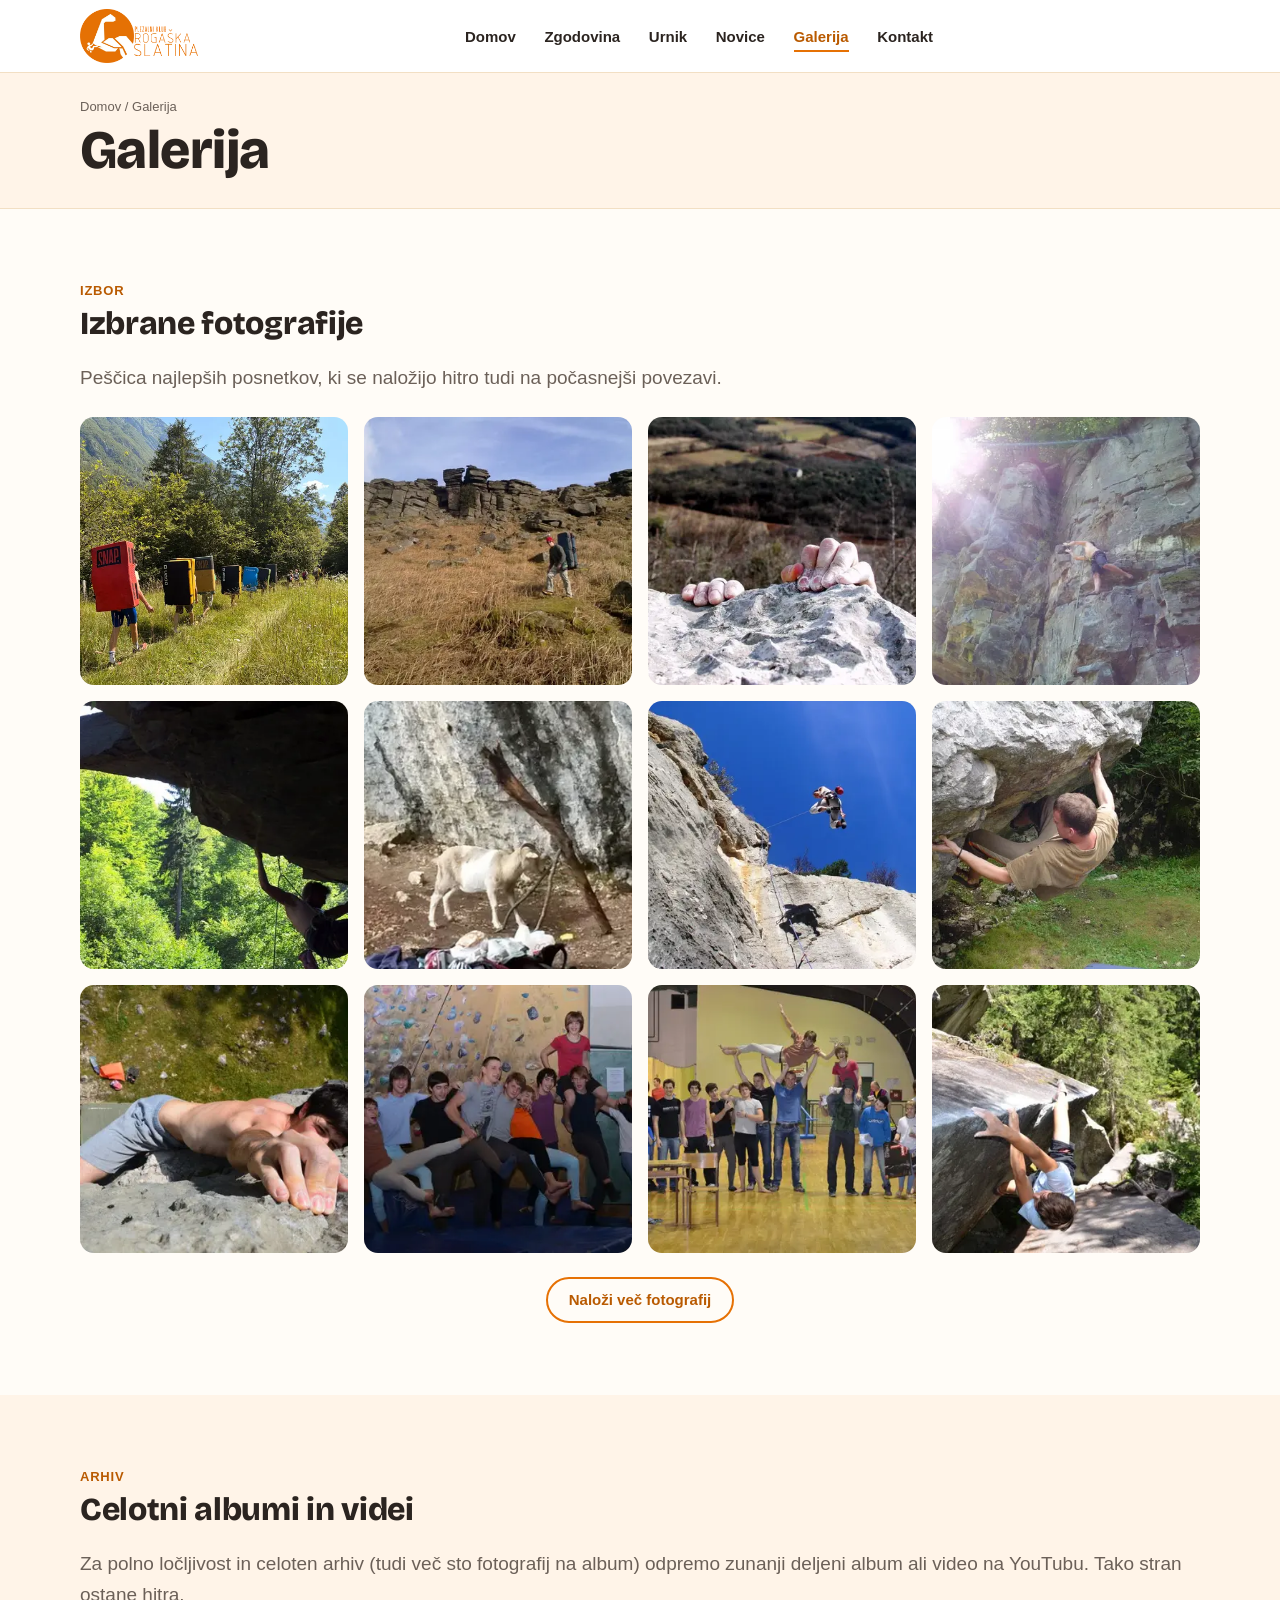
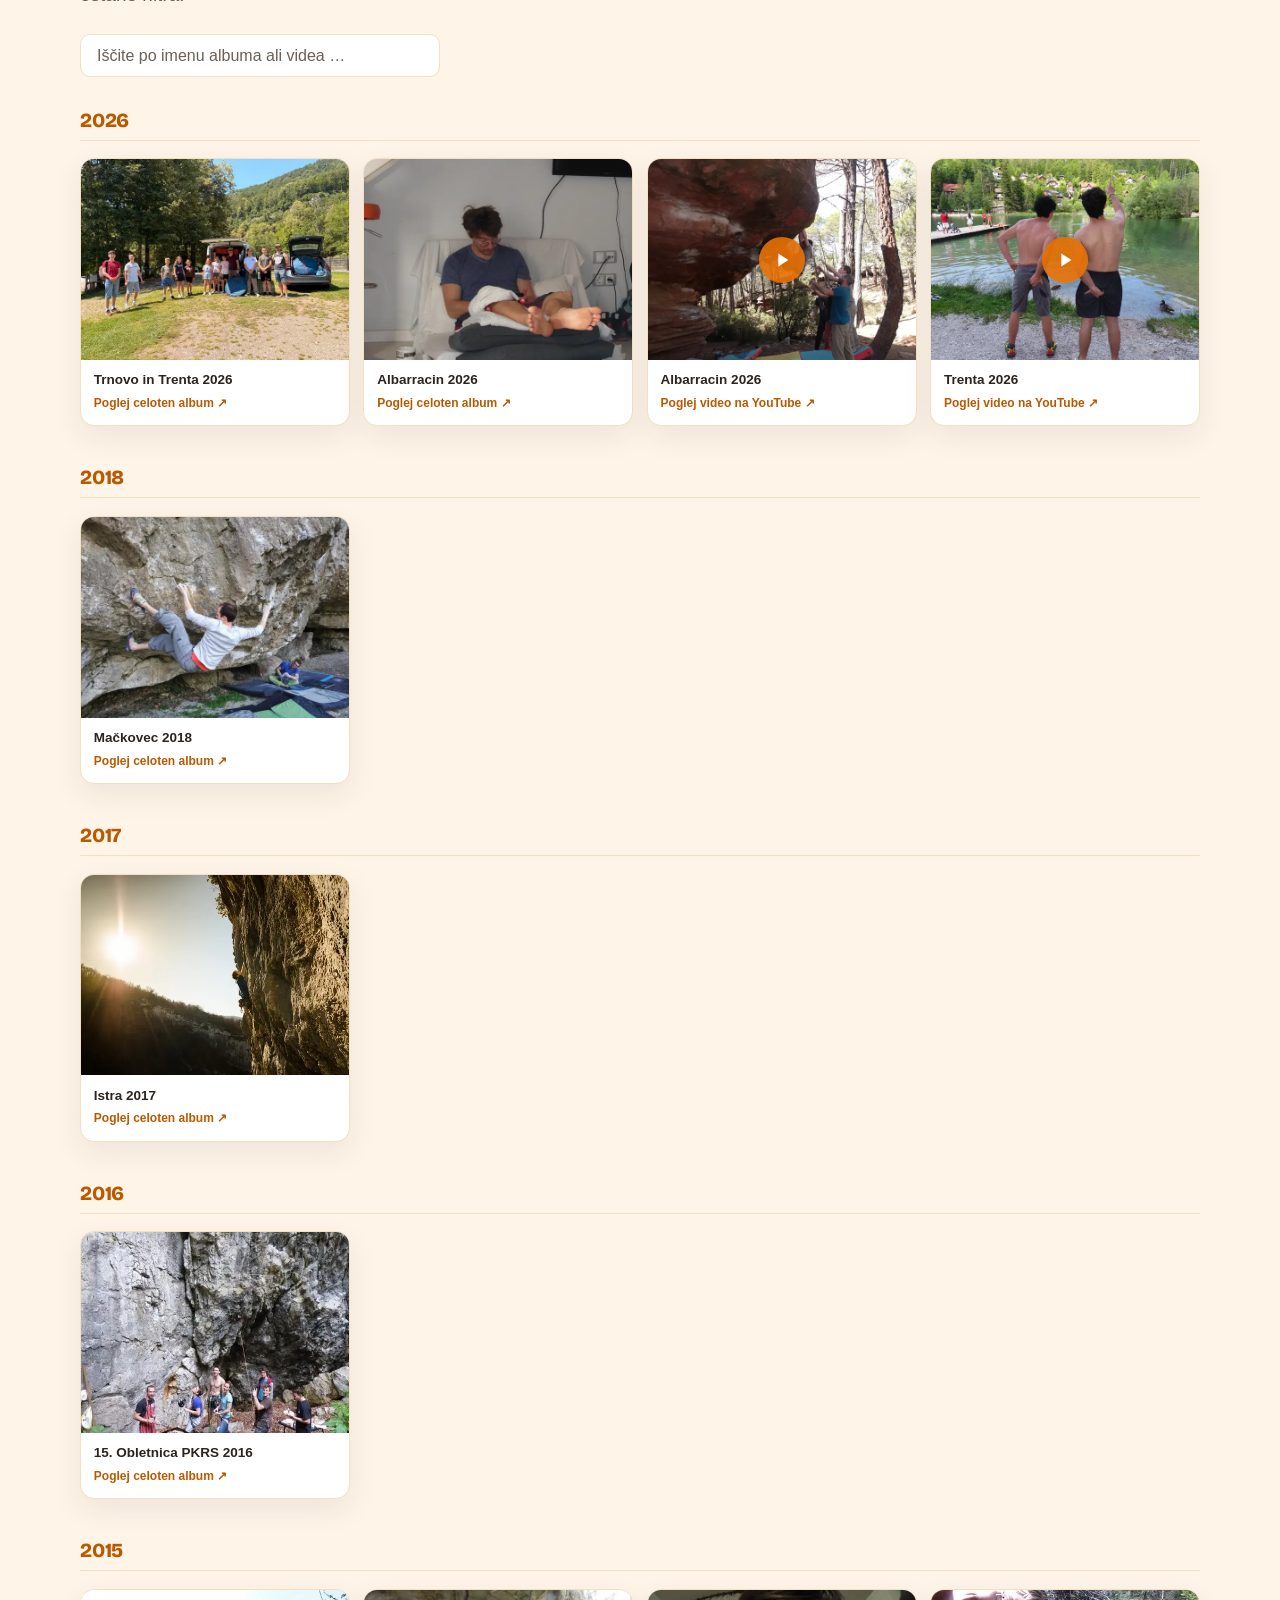
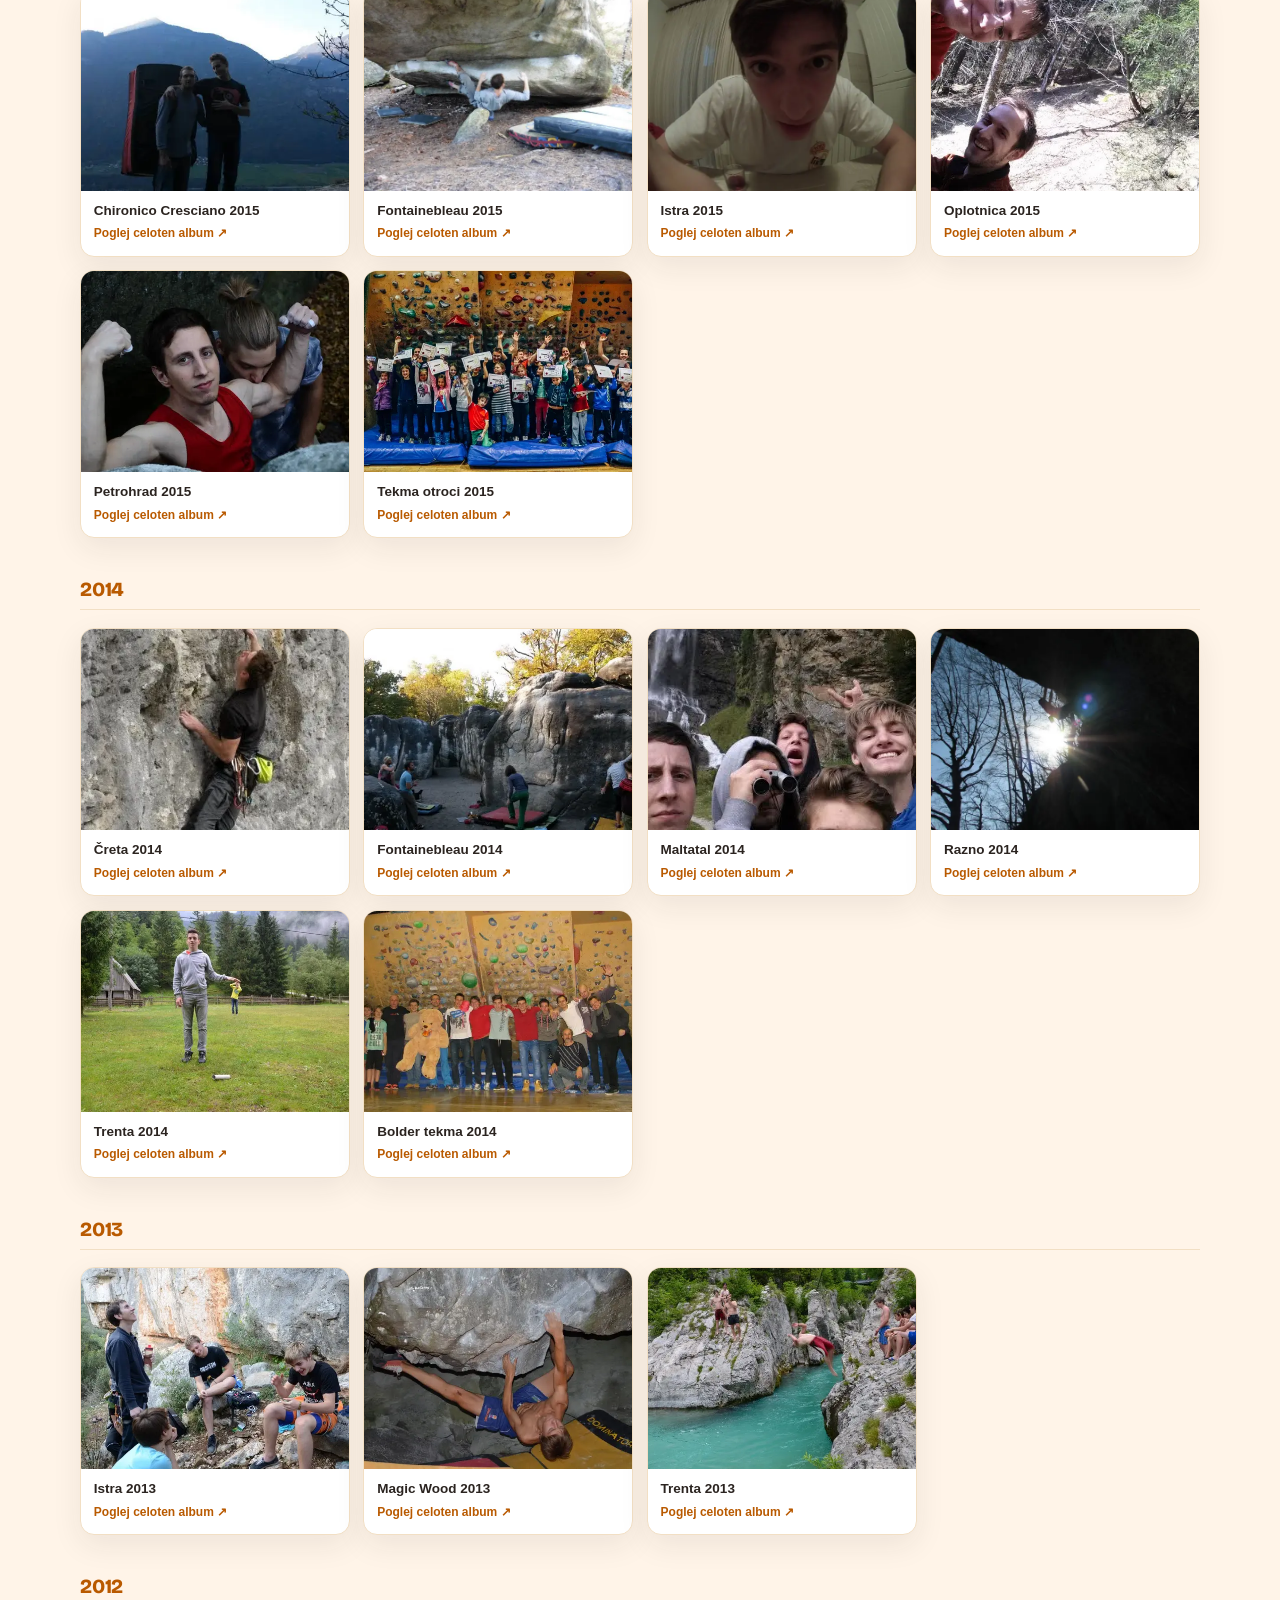
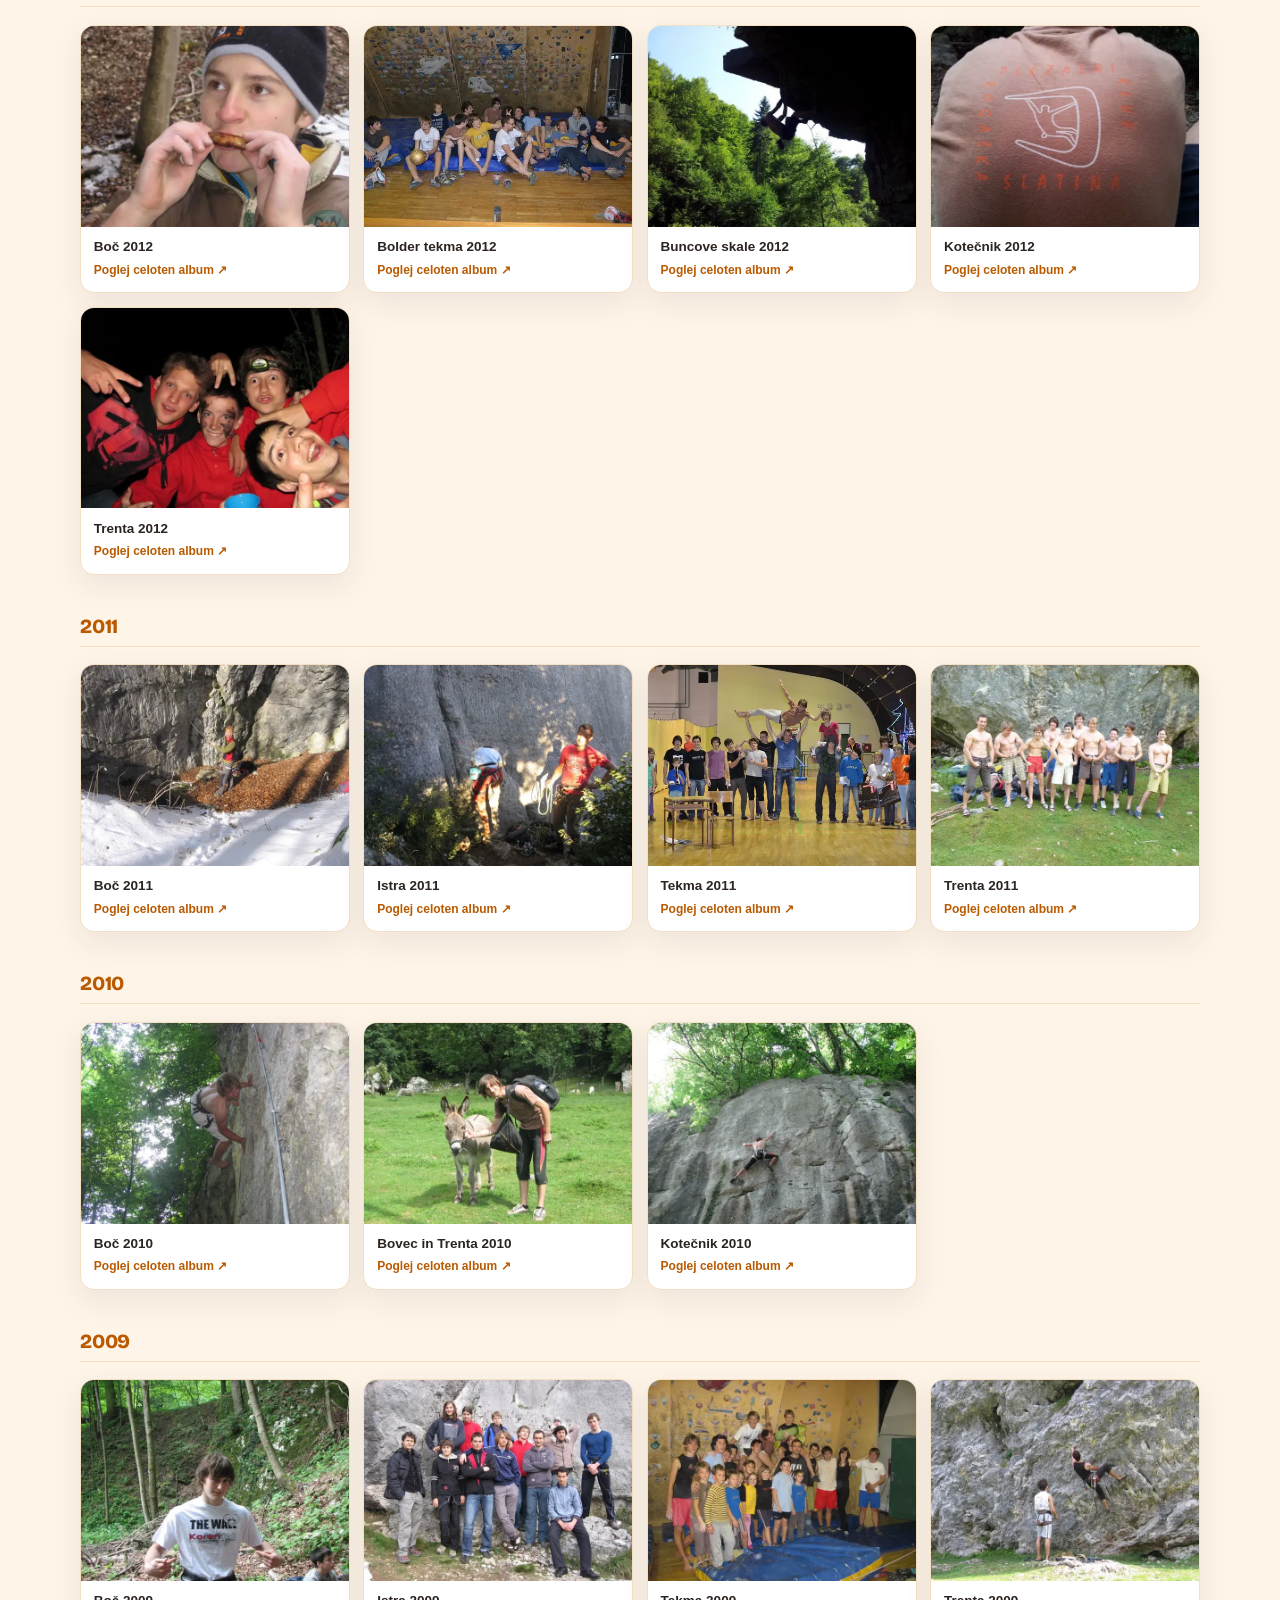
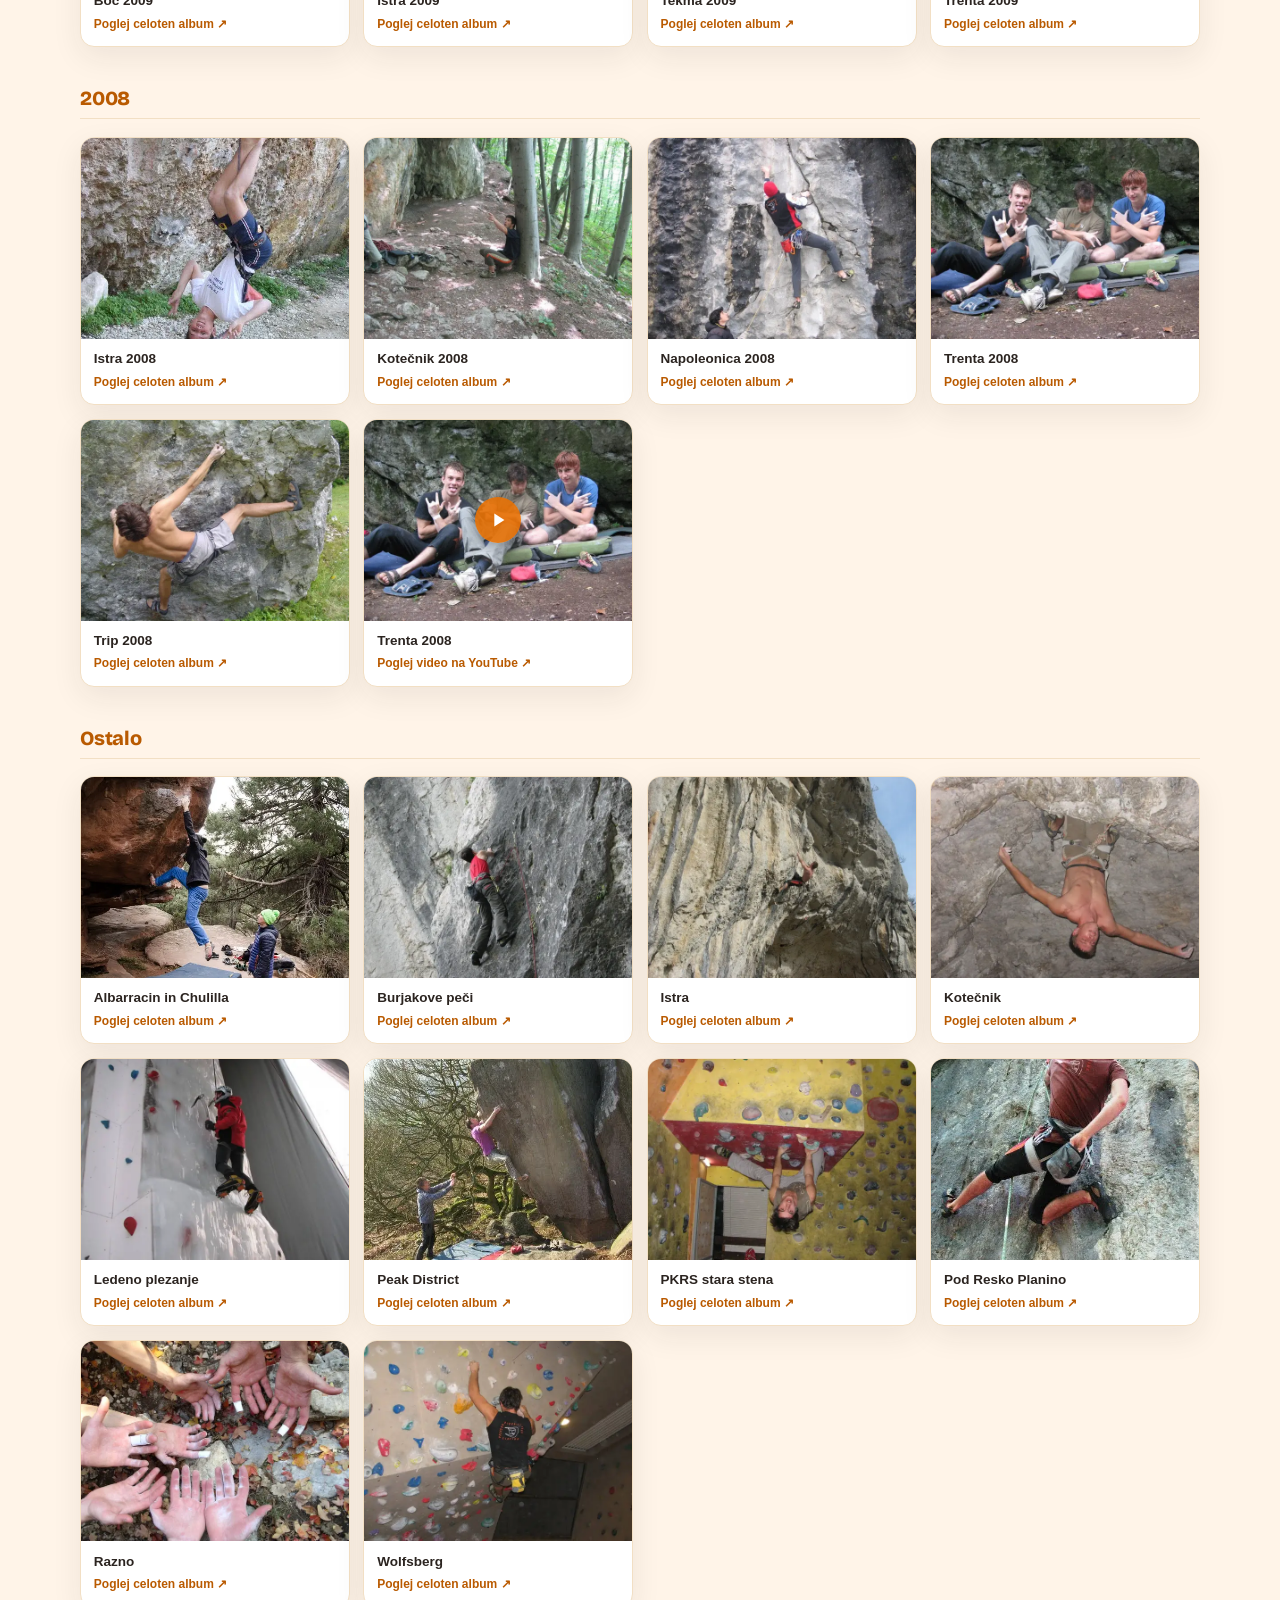
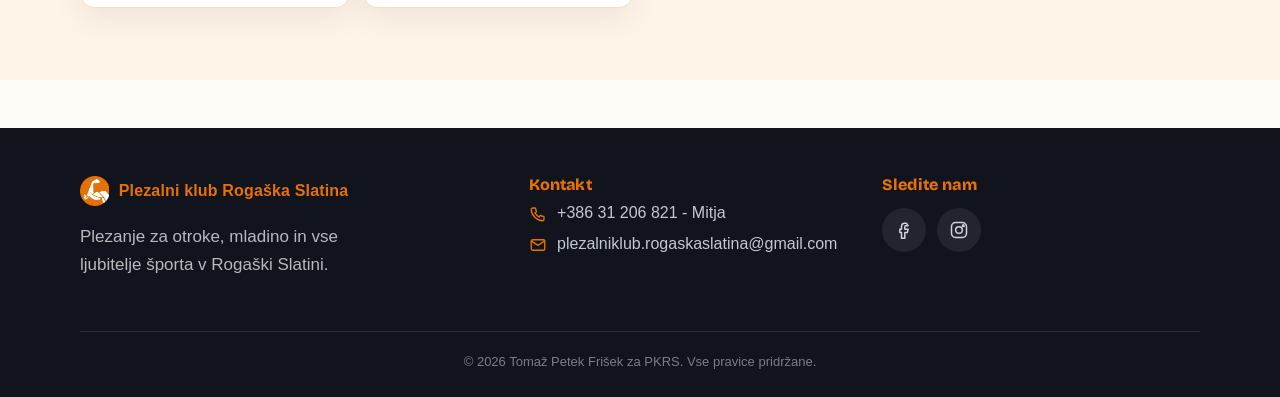
==== commit ab666f6b: "Združi videe z albumi po letnicah namesto ločene sekcije Videi se zdaj prikažejo znotraj iste mreže " ====
--- a/galerija.html
+++ b/galerija.html
@@ -98,24 +98,15 @@
   <section class="section section-alt">
     <div class="container">
       <div class="eyebrow">Arhiv</div>
-      <h2>Celotni albumi</h2>
-      <p class="lead">Za polno ločljivost in celoten arhiv (tudi več sto fotografij na album) odpremo zunanji deljeni album. Tako stran ostane hitra.</p>
+      <h2>Celotni albumi in videi</h2>
+      <p class="lead">Za polno ločljivost in celoten arhiv (tudi več sto fotografij na album) odpremo zunanji deljeni album ali video na YouTubu. Tako stran ostane hitra.</p>
 
       <div class="albums-toolbar">
-        <input type="search" class="albums-search" data-albums-search placeholder="Iščite po imenu albuma …" aria-label="Iskanje albumov">
+        <input type="search" class="albums-search" data-albums-search placeholder="Iščite po imenu albuma ali videa …" aria-label="Iskanje albumov in videov">
       </div>
       <div data-albums-container>
         <p class="small">Nalagam albume …</p>
       </div>
-    </div>
-  </section>
-
-  <section class="section">
-    <div class="container">
-      <div class="eyebrow">Posnetki</div>
-      <h2>Videi</h2>
-
-      <div class="albums-grid" data-videos-grid></div>
     </div>
   </section>
 
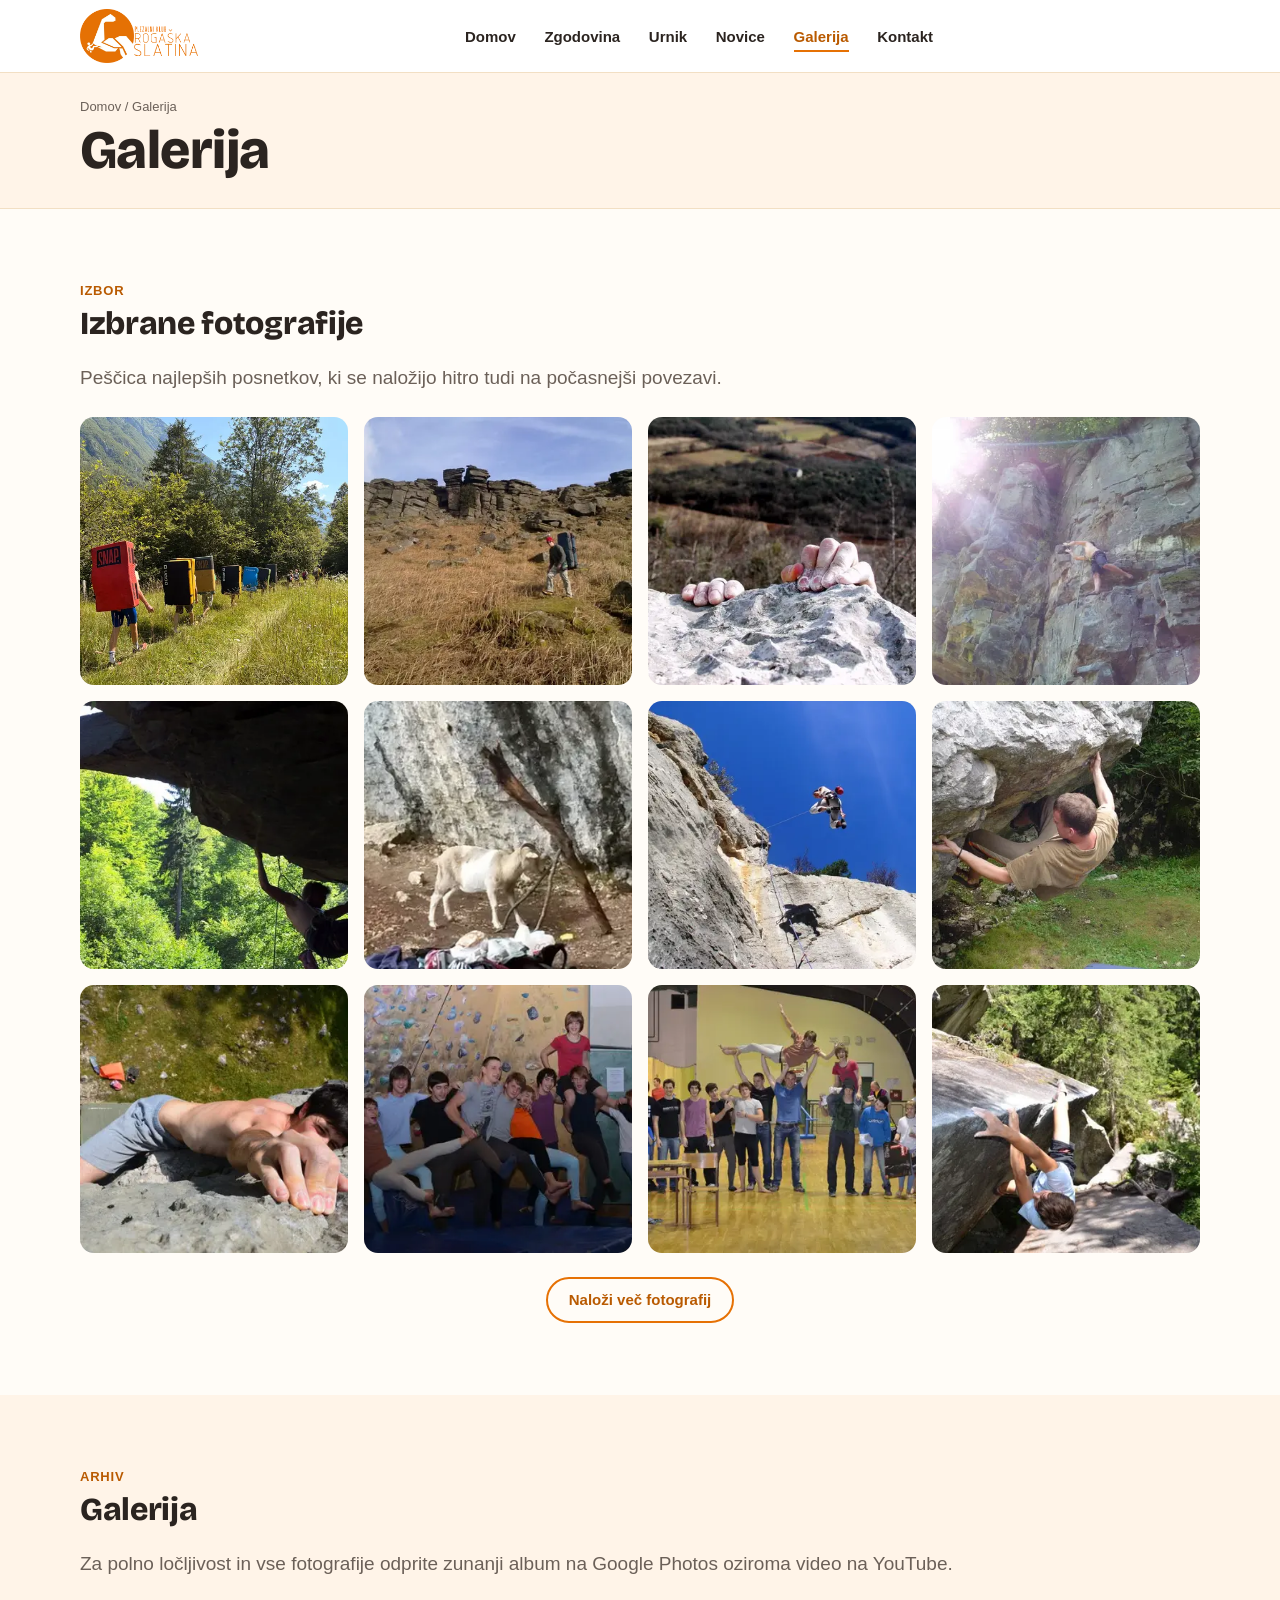
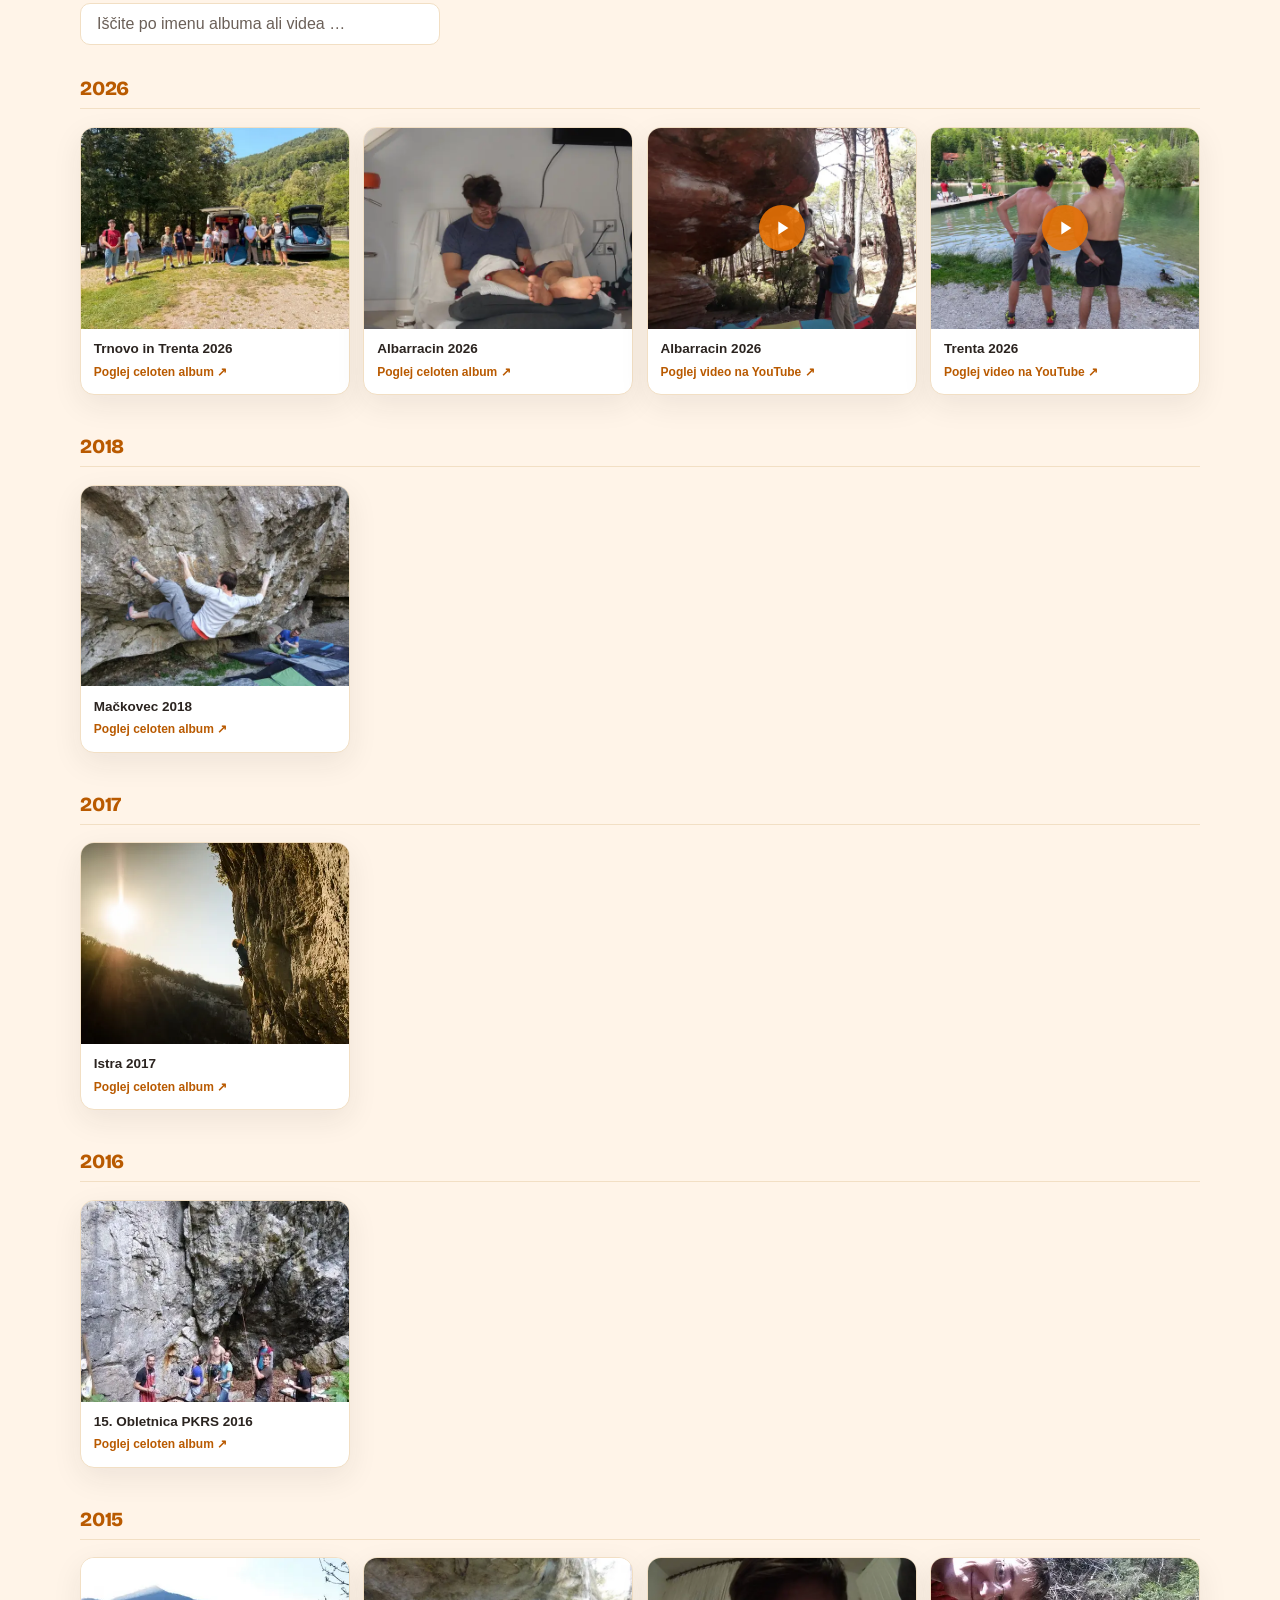
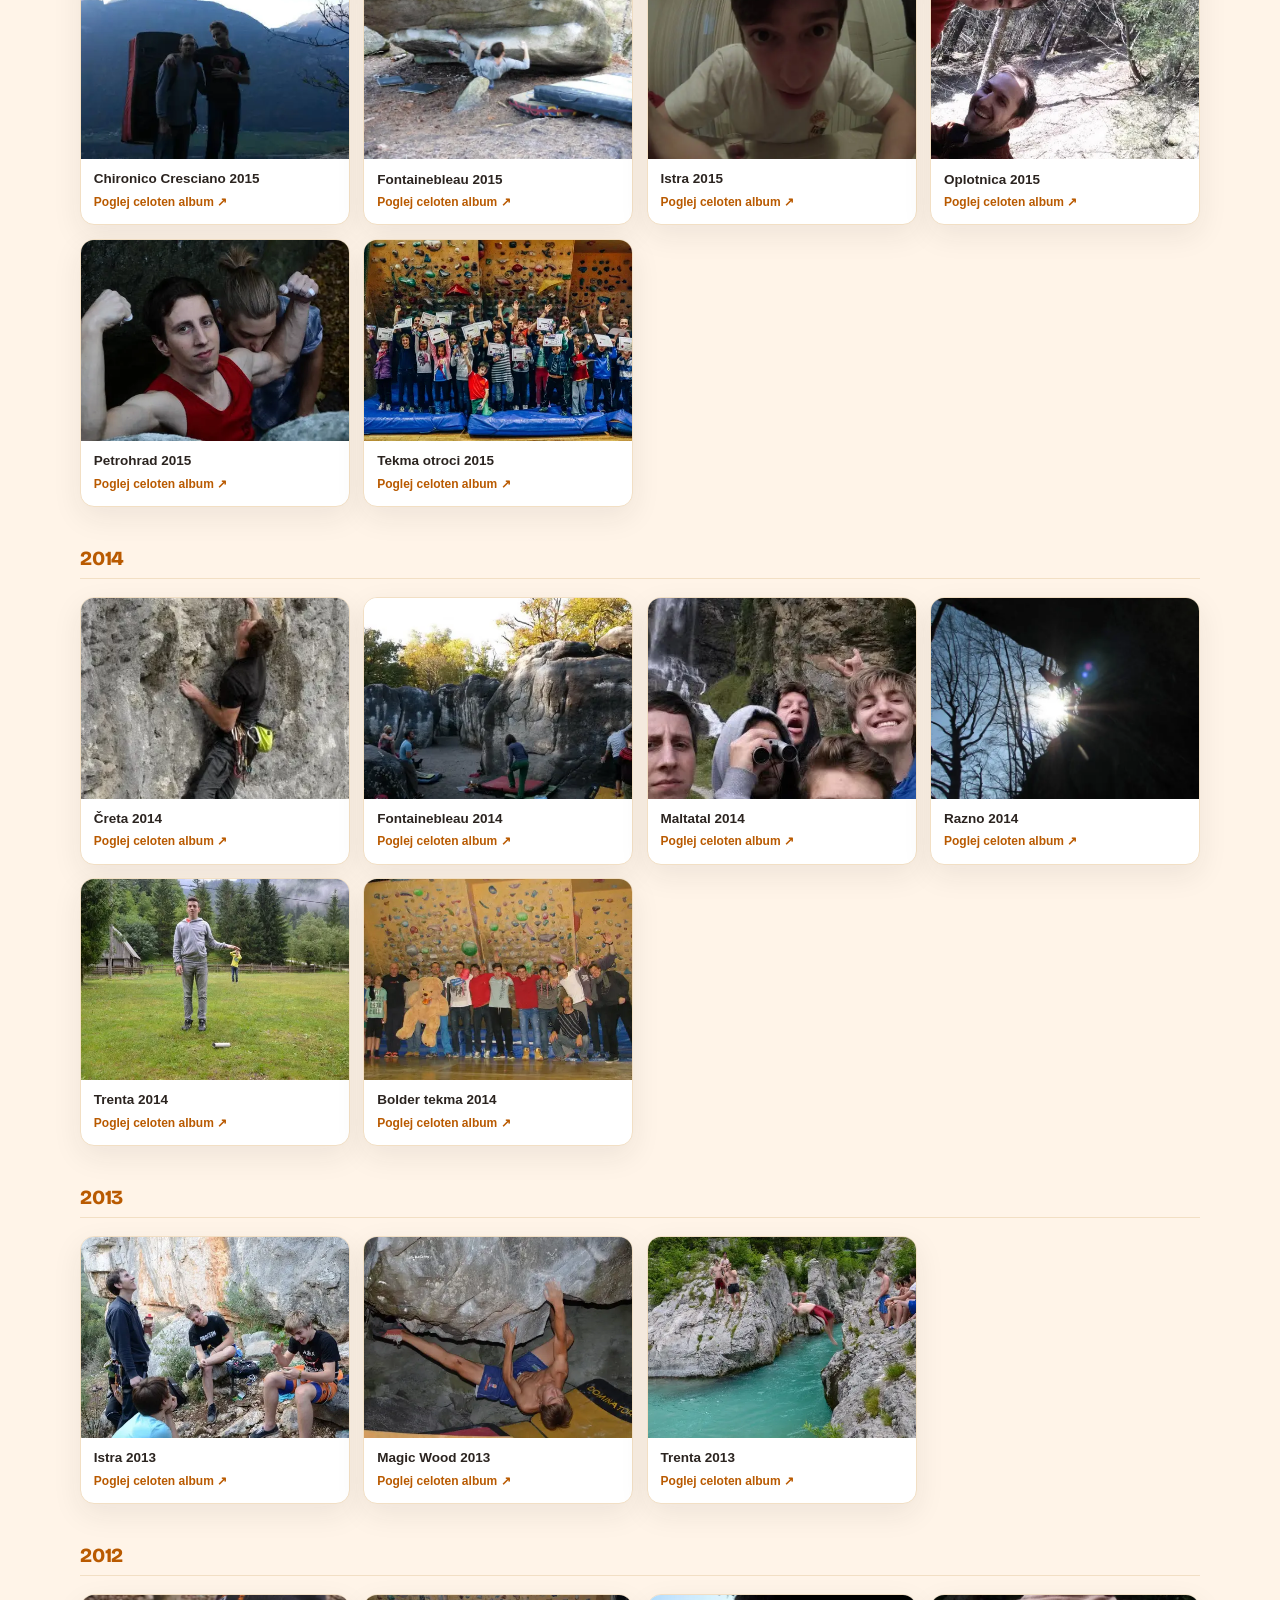
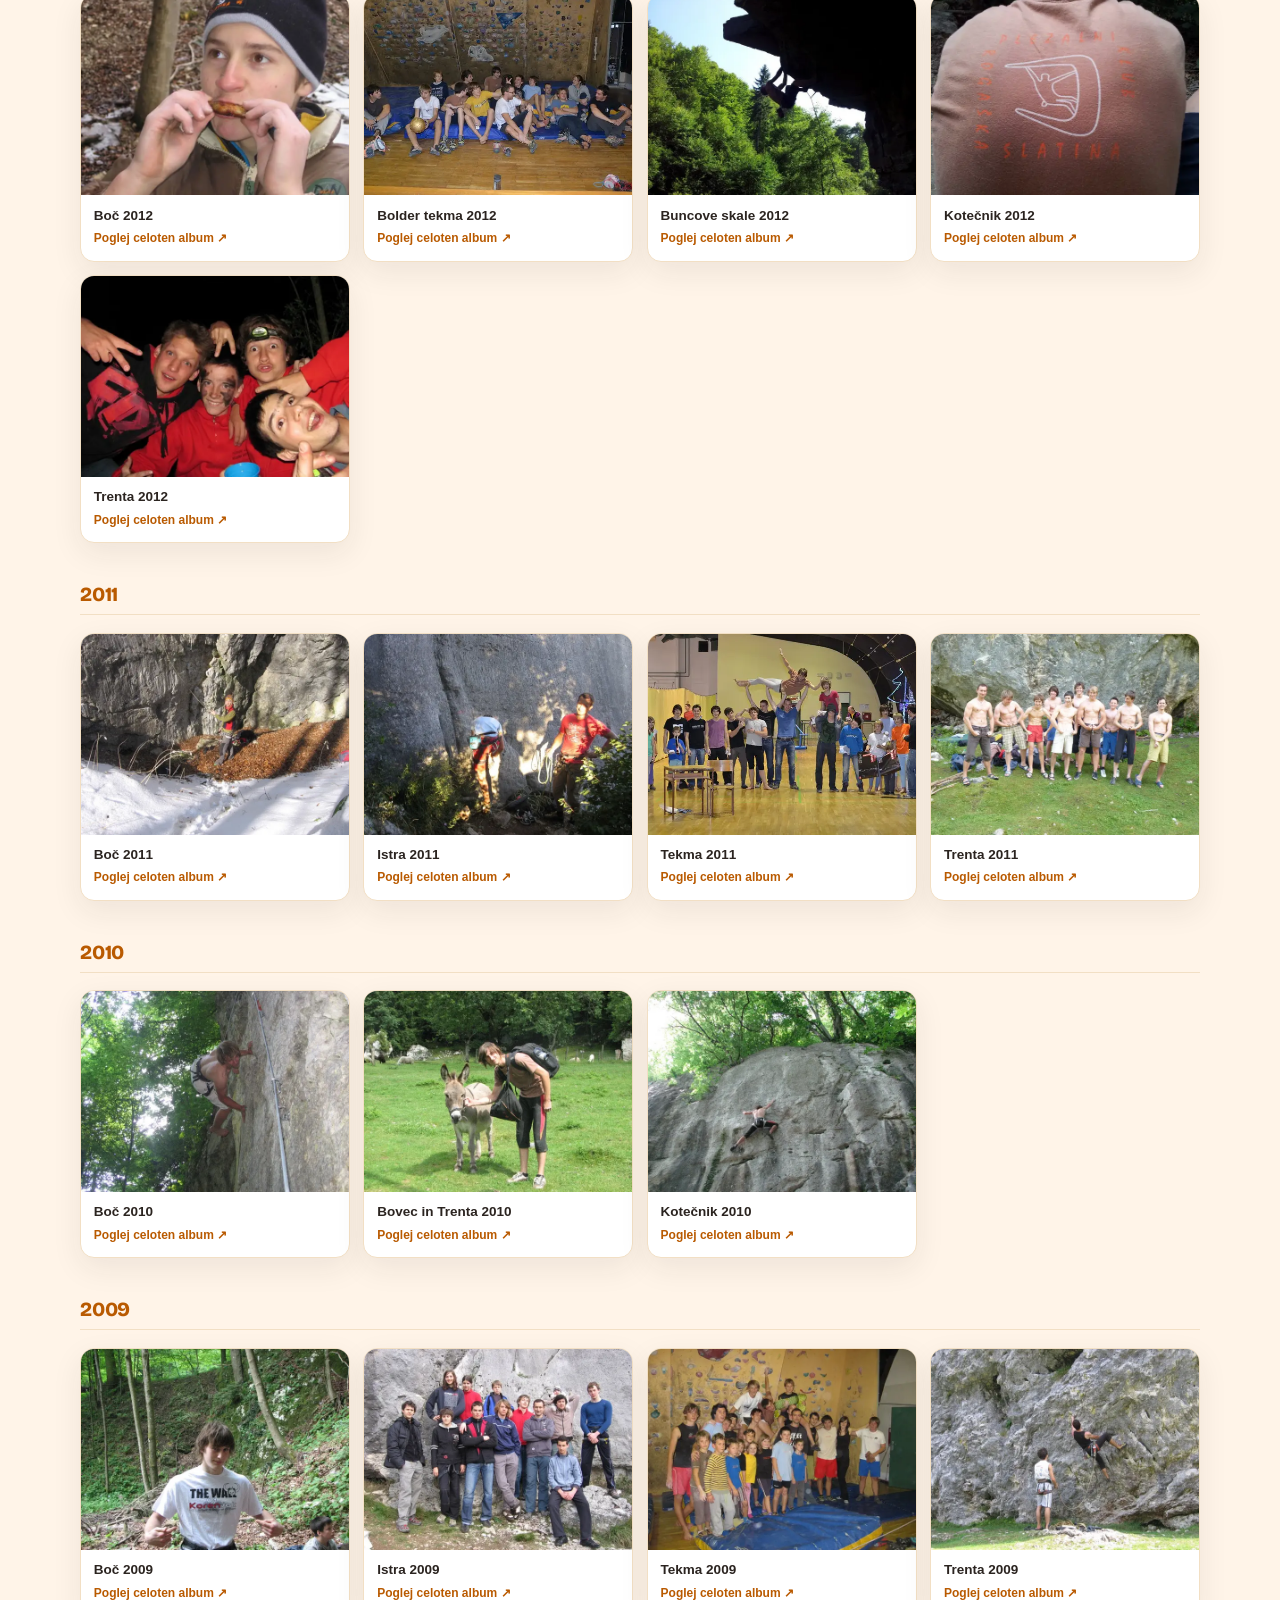
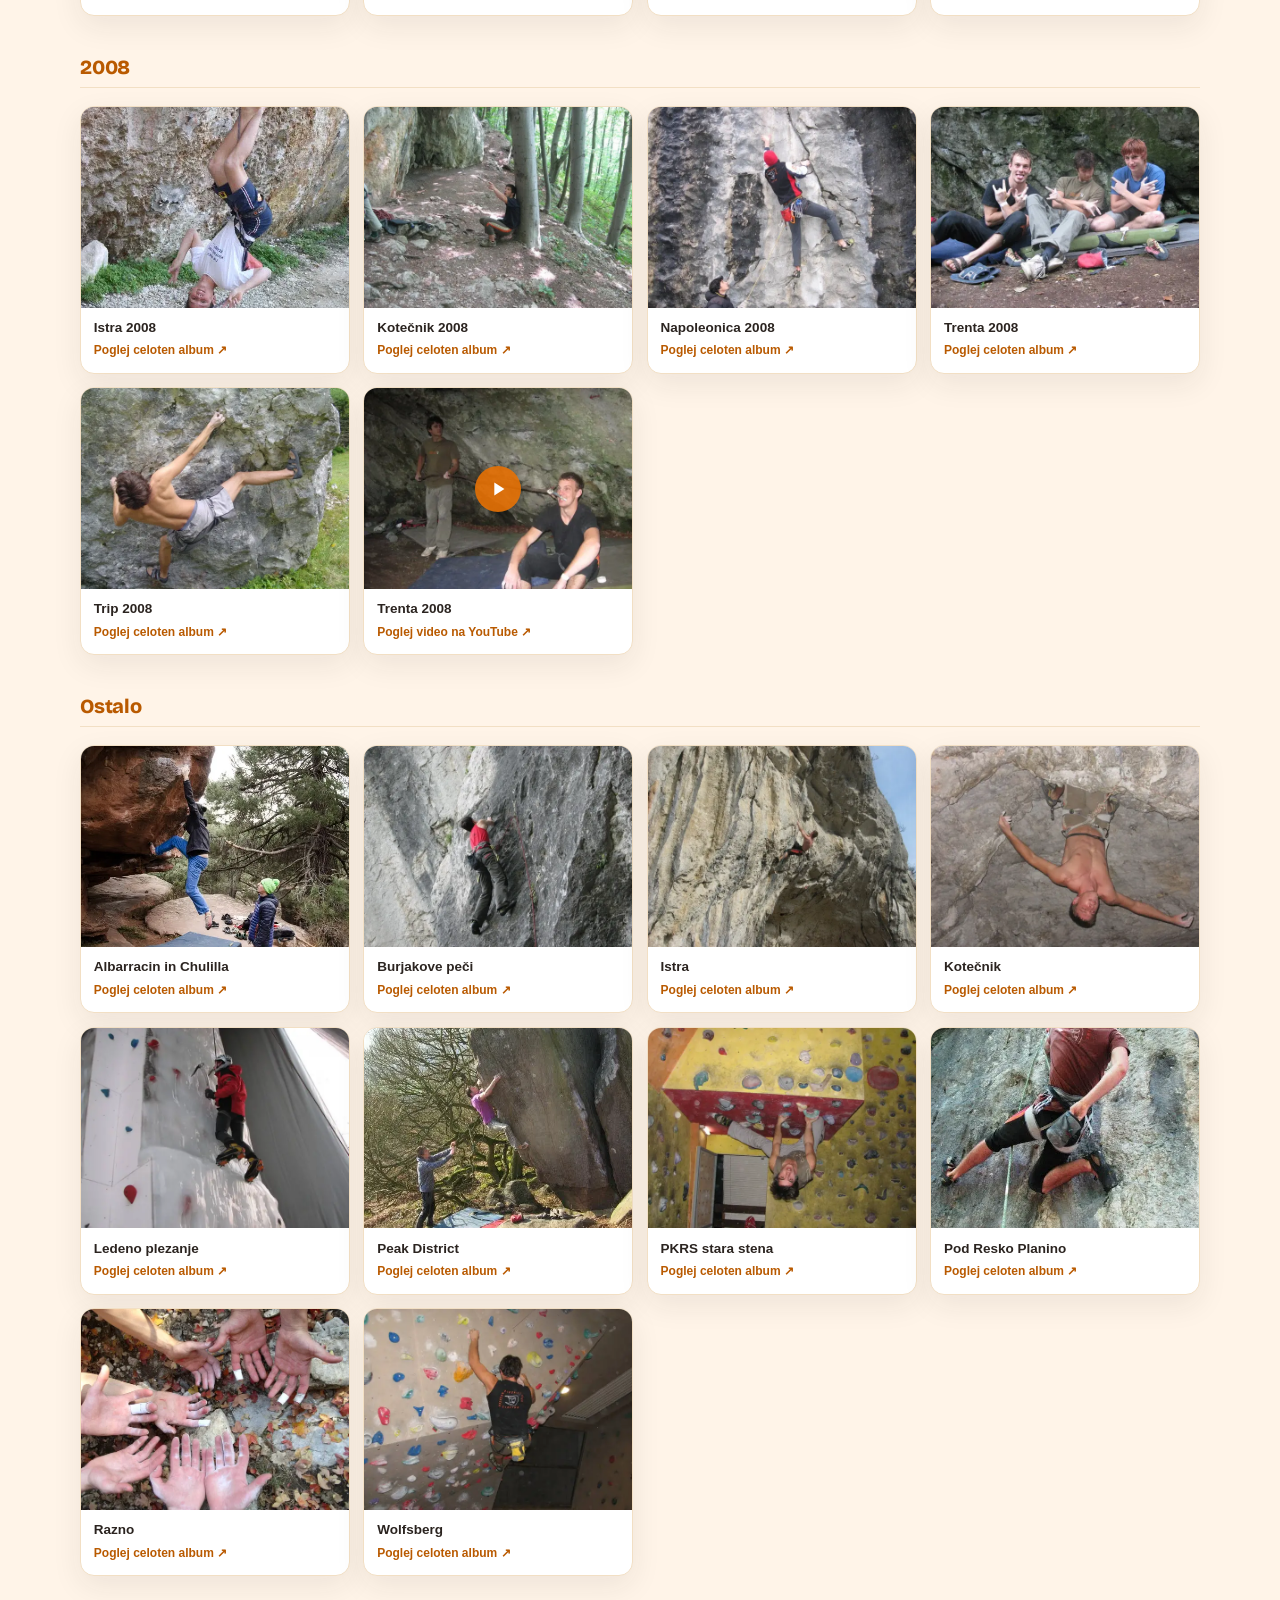
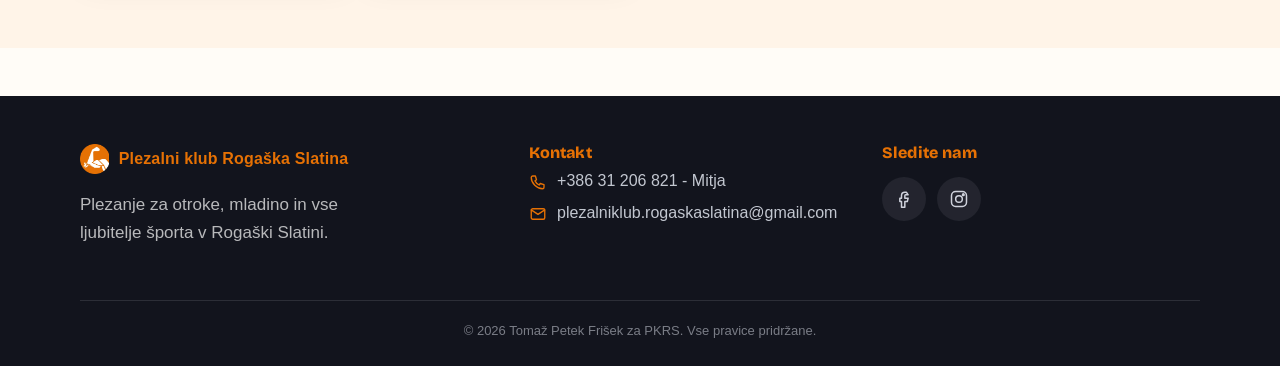
==== commit 95b28e3e: "Spremeni naslov in opis sekcije z albumi/videi v galeriji" ====
--- a/galerija.html
+++ b/galerija.html
@@ -98,8 +98,8 @@
   <section class="section section-alt">
     <div class="container">
       <div class="eyebrow">Arhiv</div>
-      <h2>Celotni albumi in videi</h2>
-      <p class="lead">Za polno ločljivost in celoten arhiv (tudi več sto fotografij na album) odpremo zunanji deljeni album ali video na YouTubu. Tako stran ostane hitra.</p>
+      <h2>Galerija</h2>
+      <p class="lead">Za polno ločljivost in vse fotografije odprite zunanji album na Google Photos oziroma video na YouTube.</p>
 
       <div class="albums-toolbar">
         <input type="search" class="albums-search" data-albums-search placeholder="Iščite po imenu albuma ali videa …" aria-label="Iskanje albumov in videov">
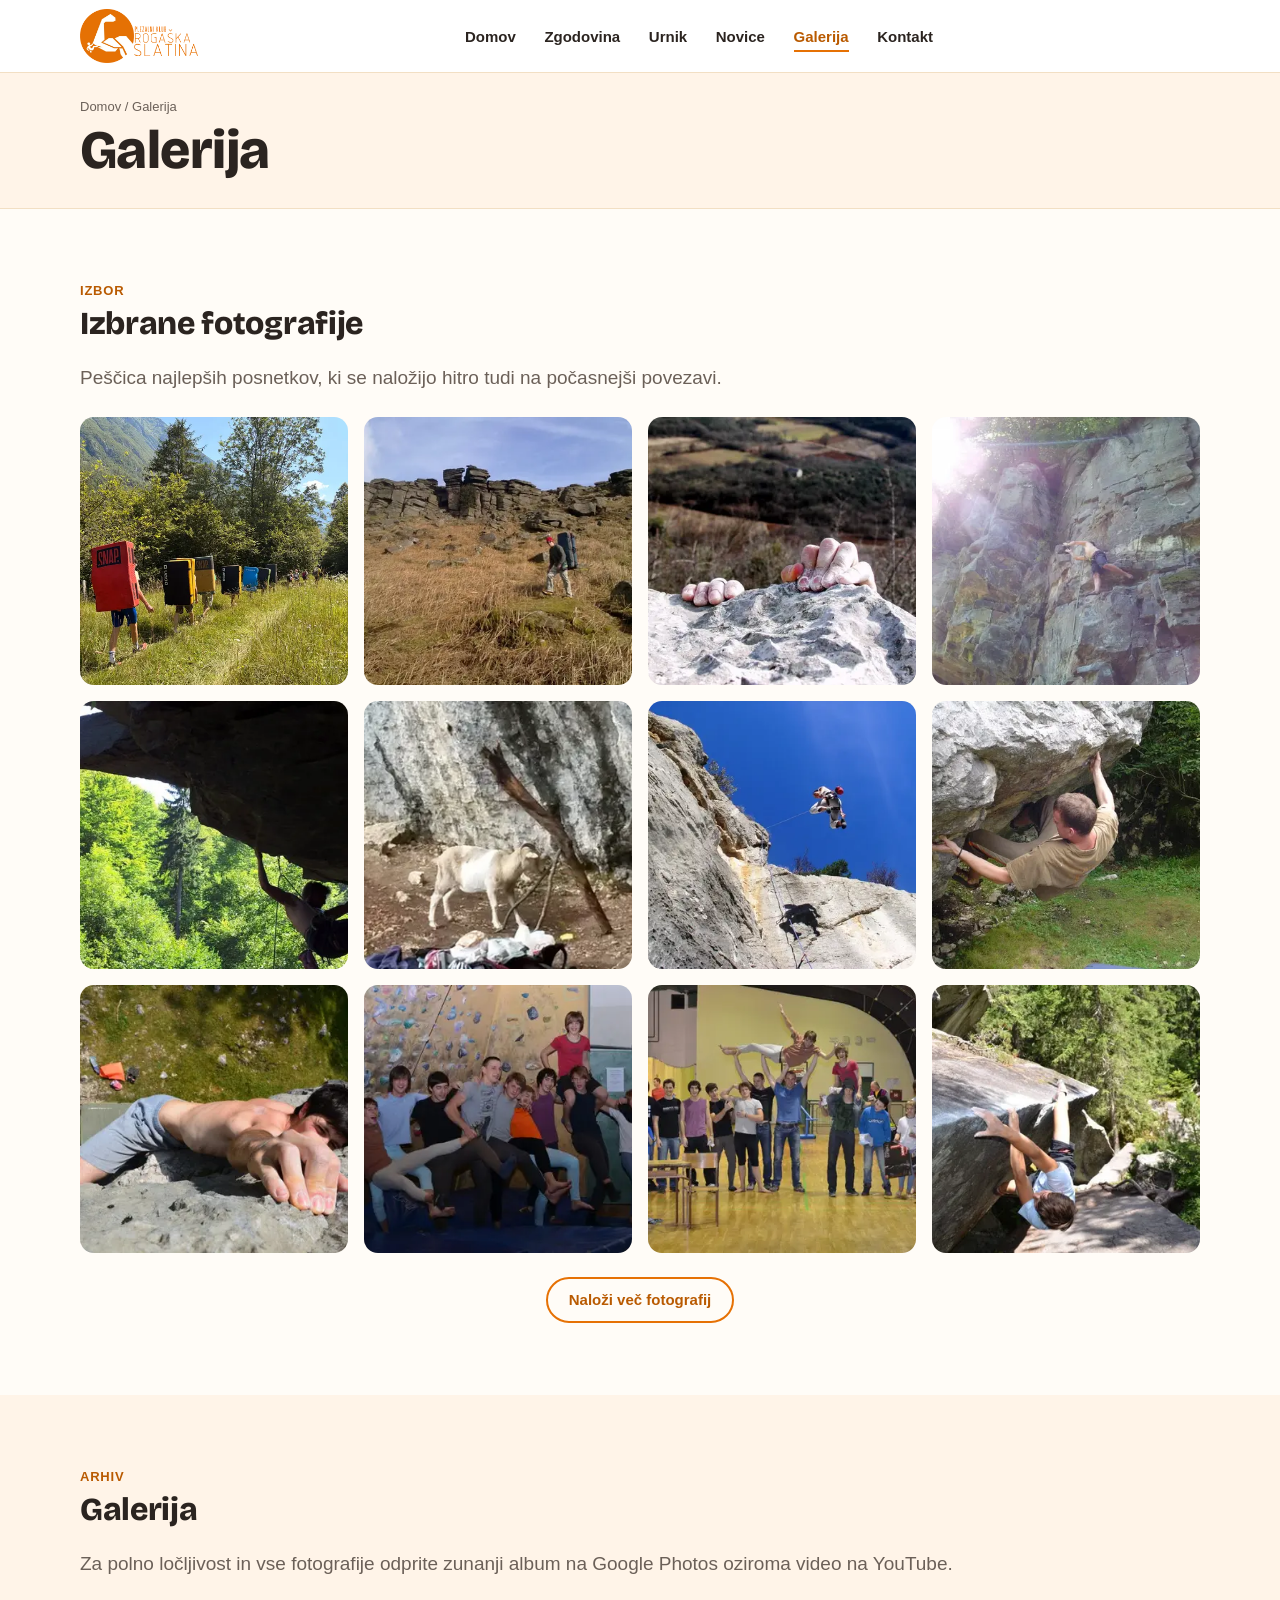
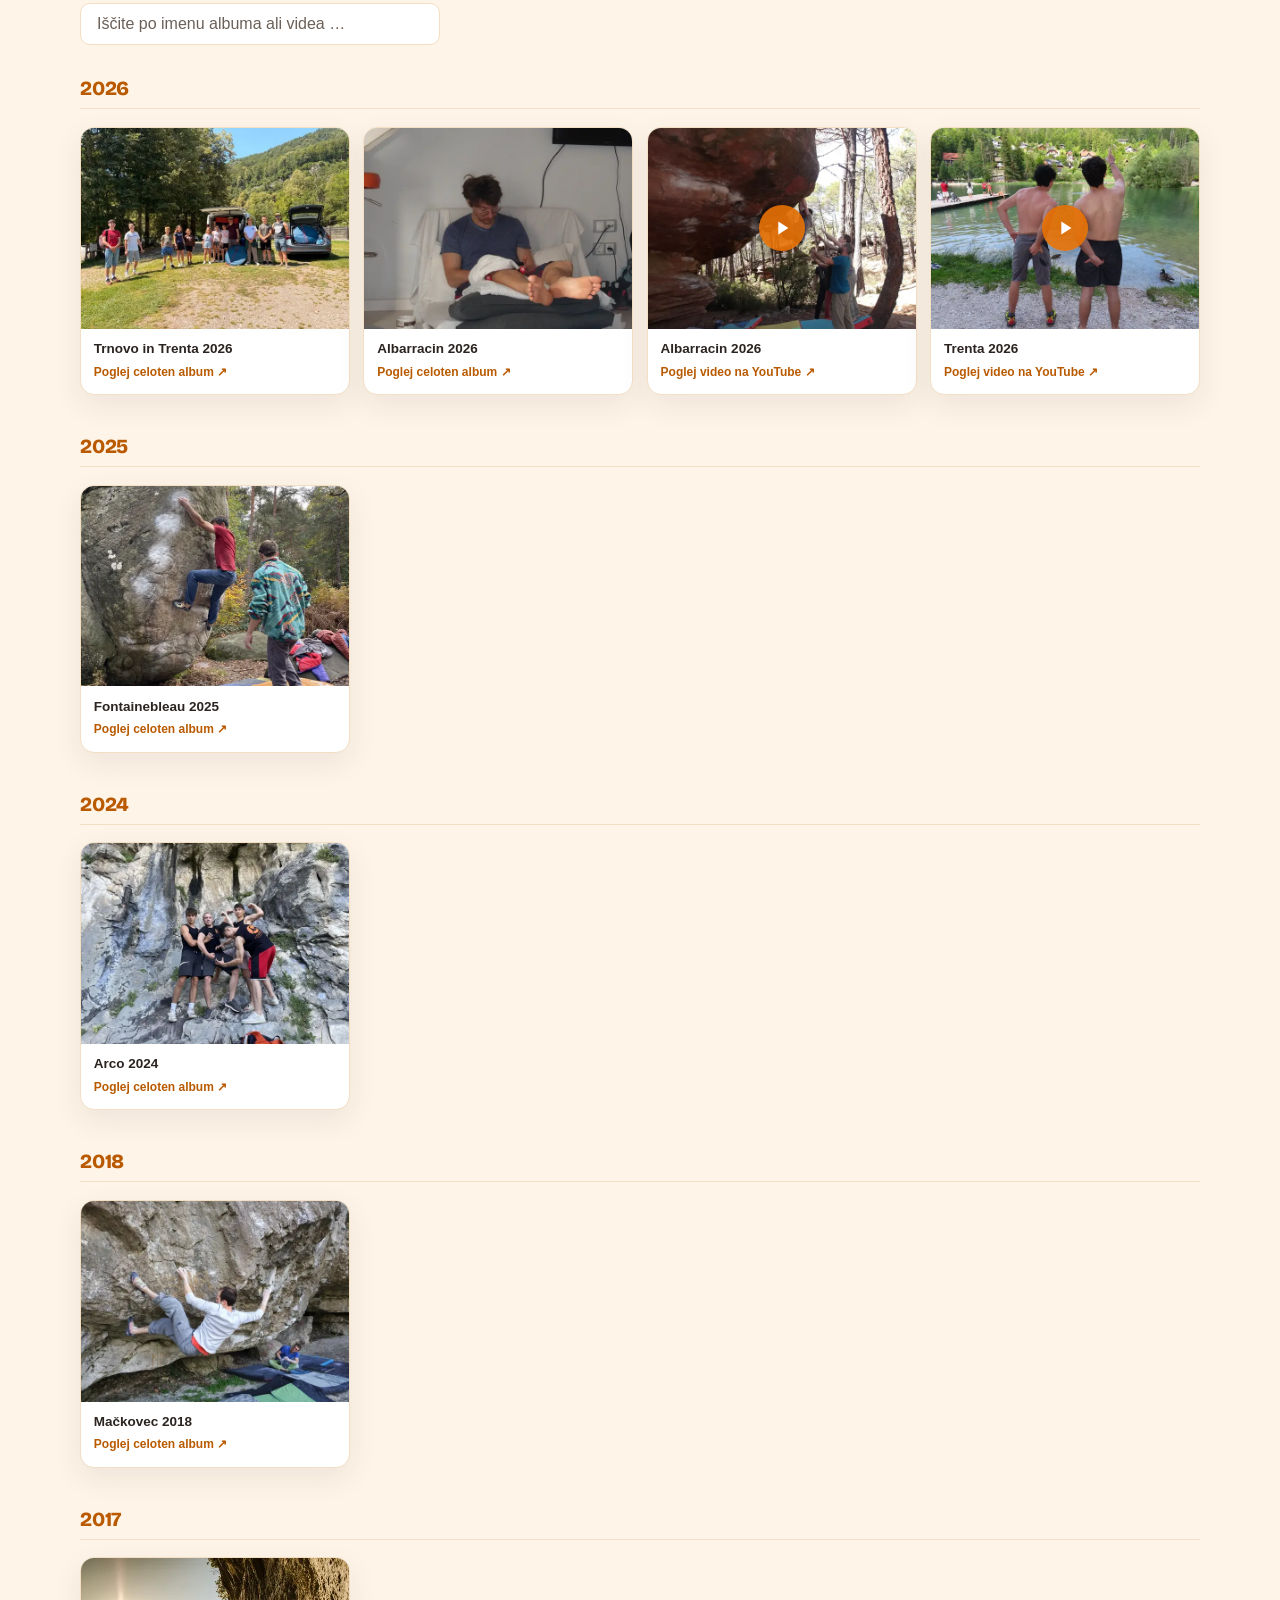
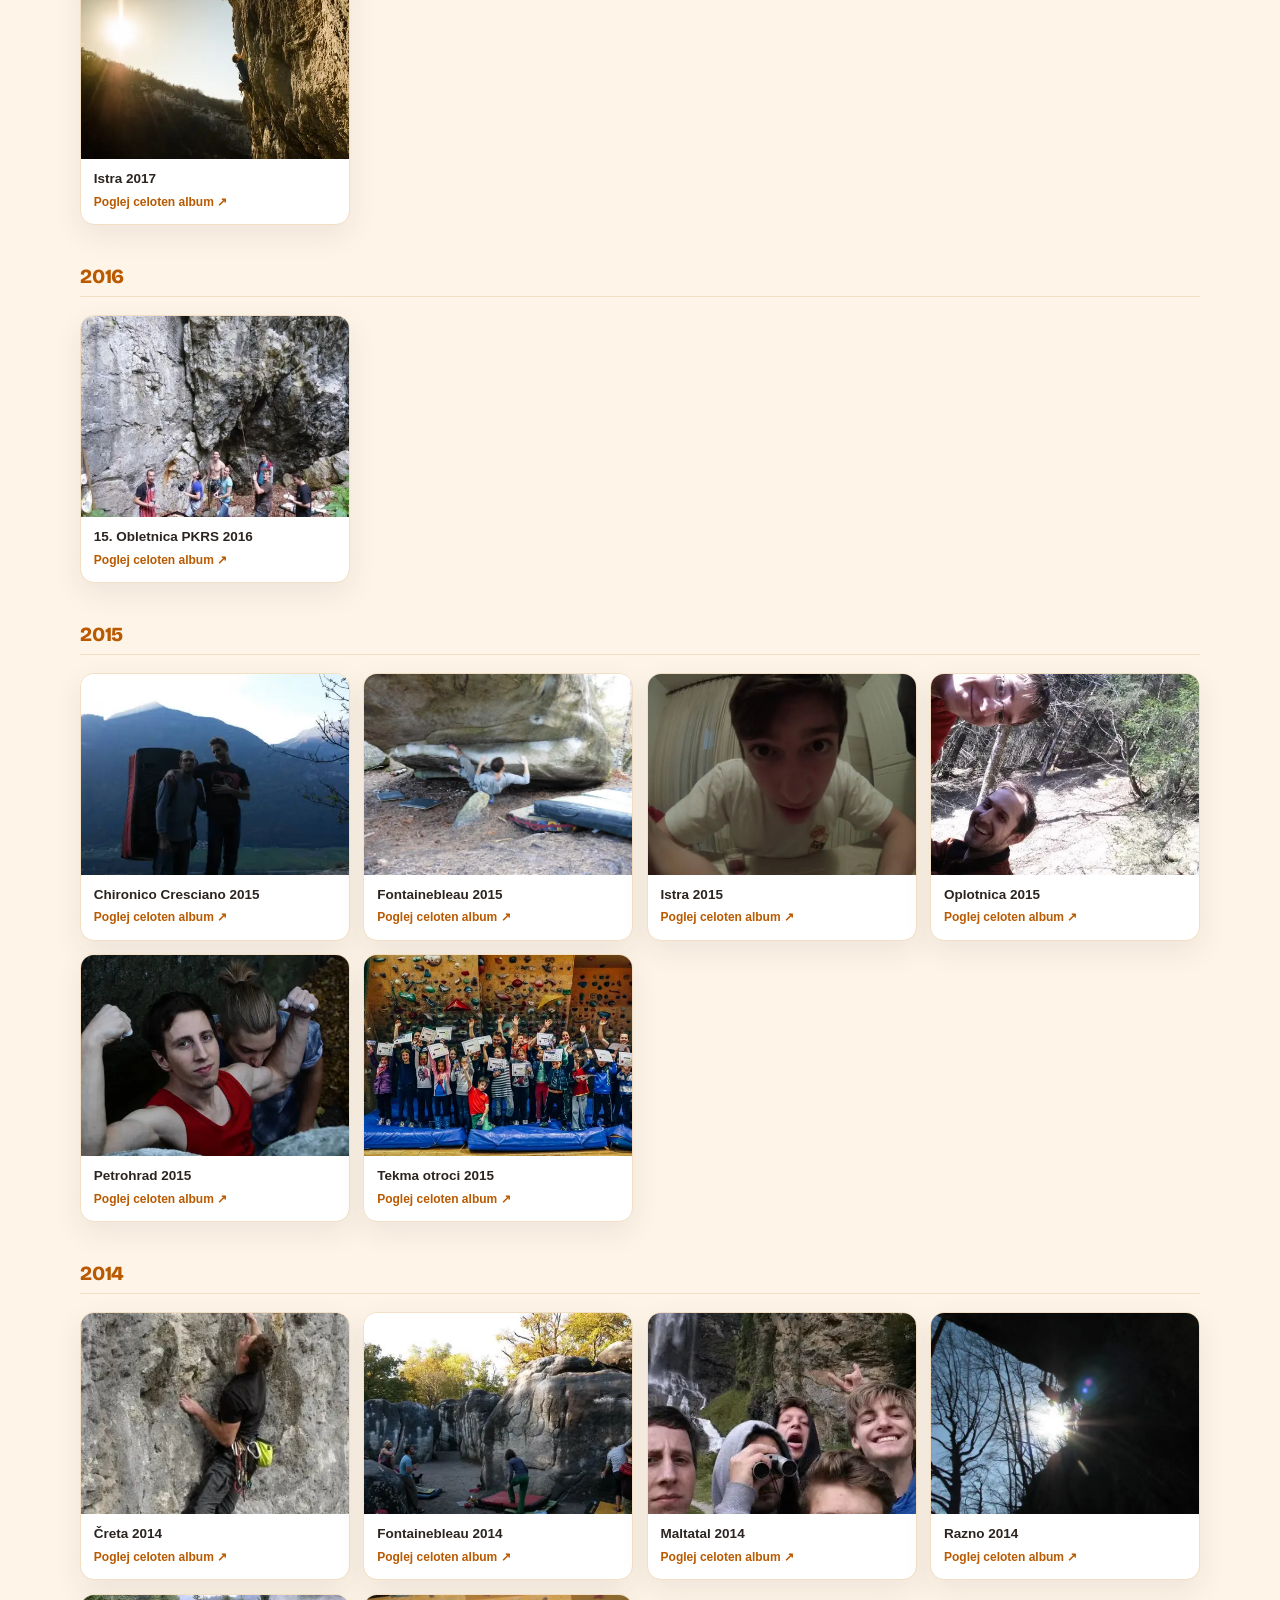
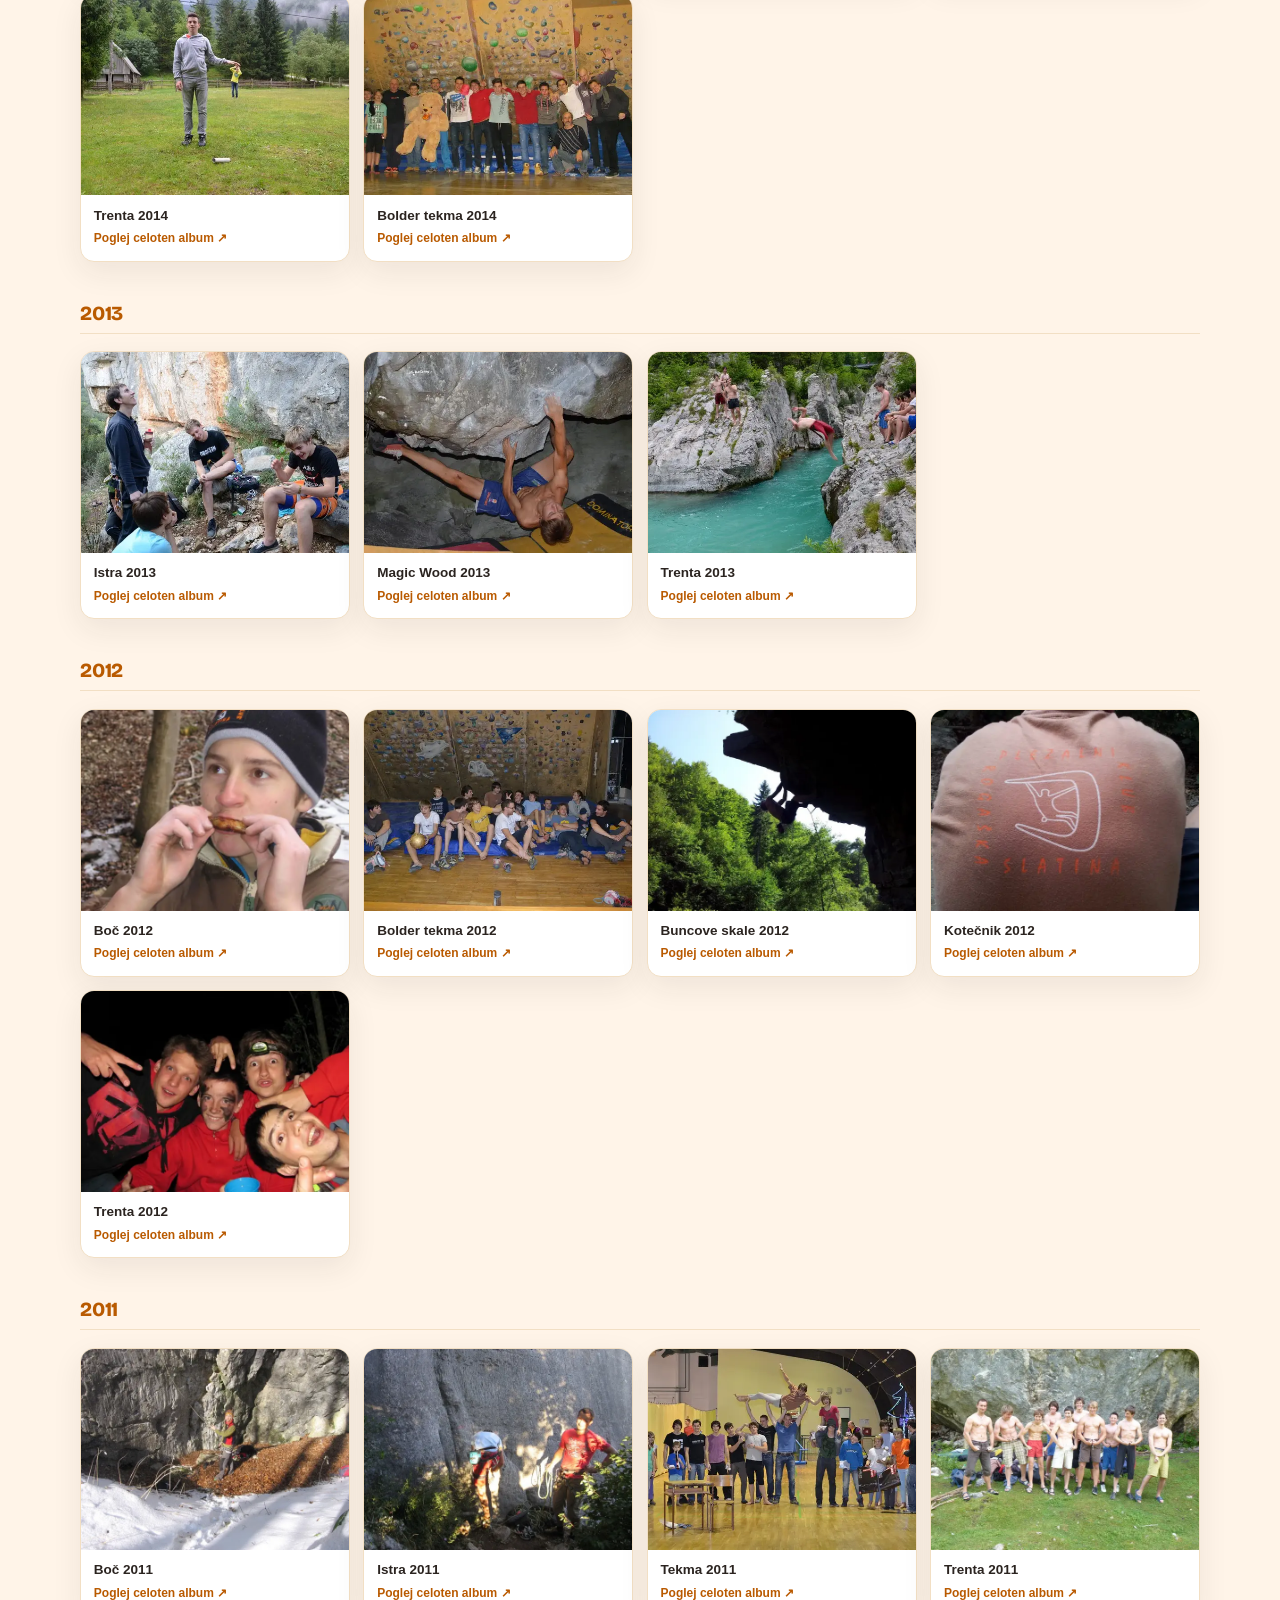
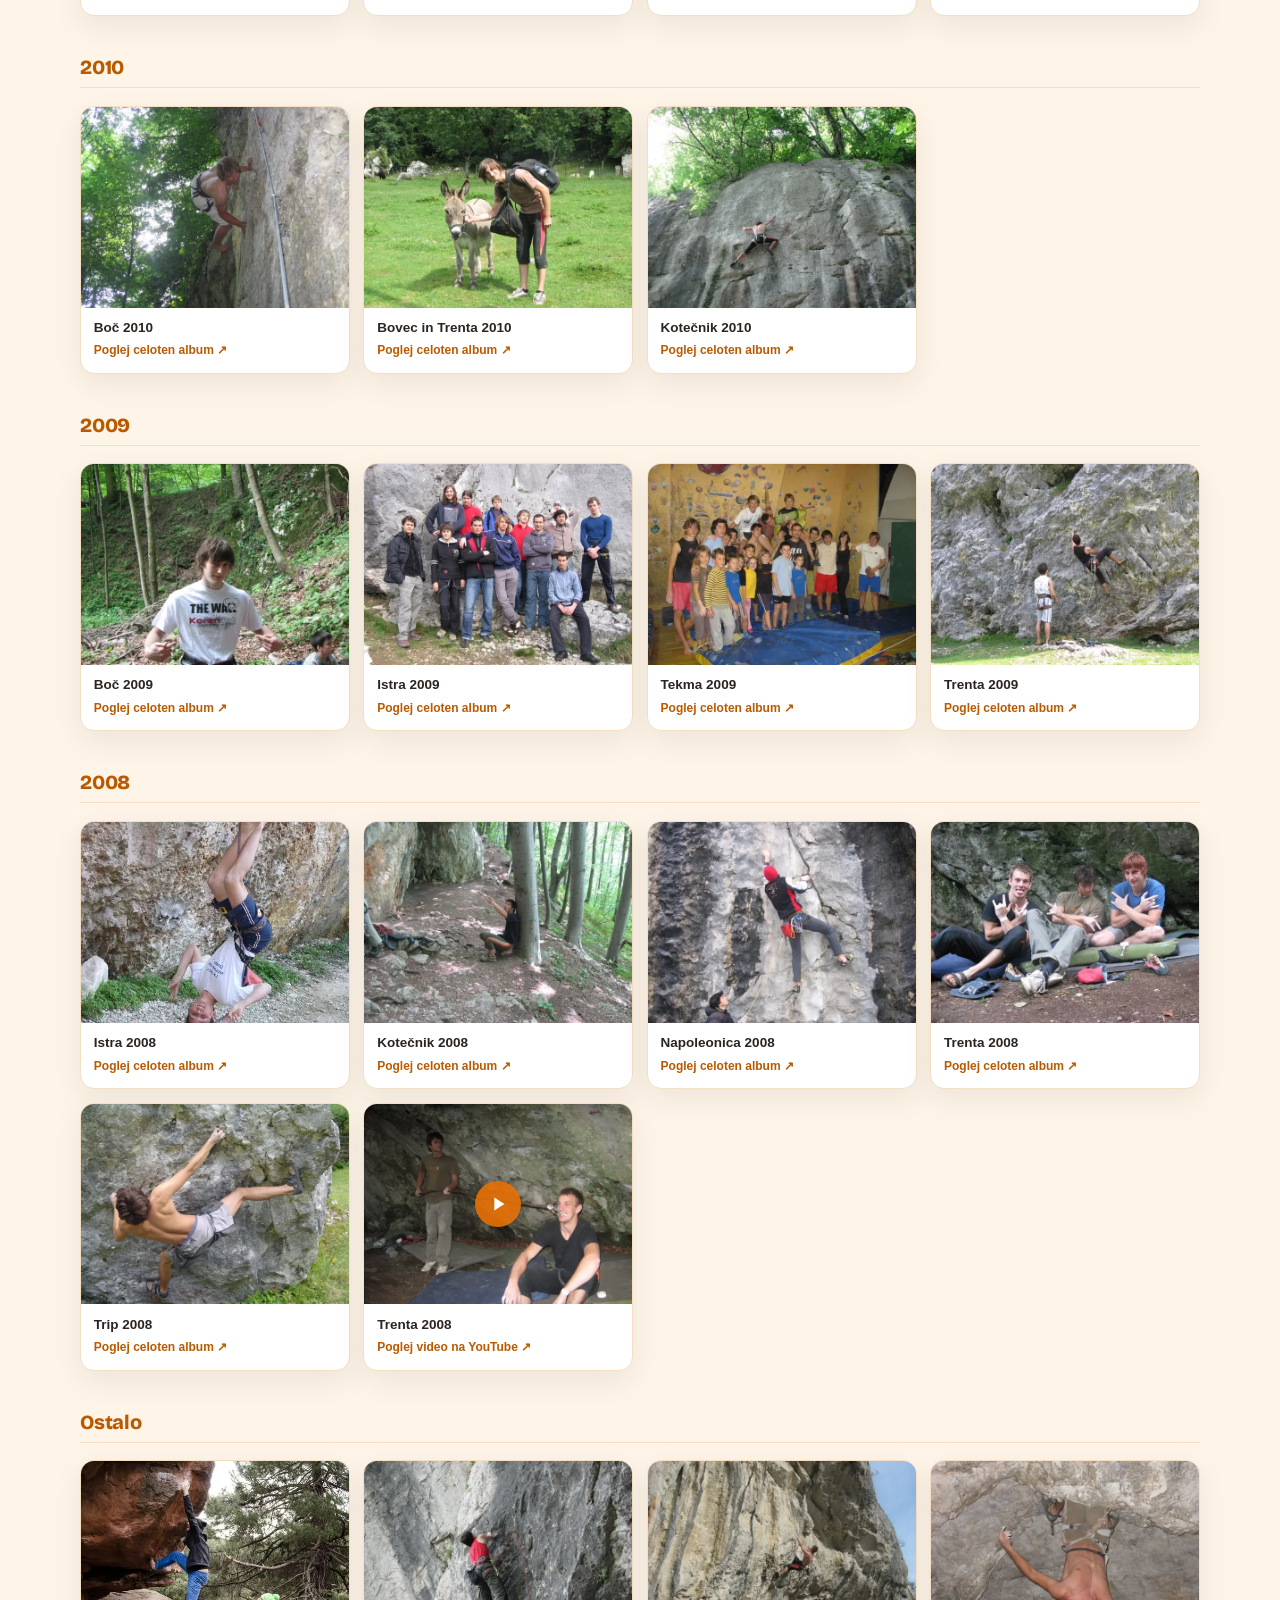
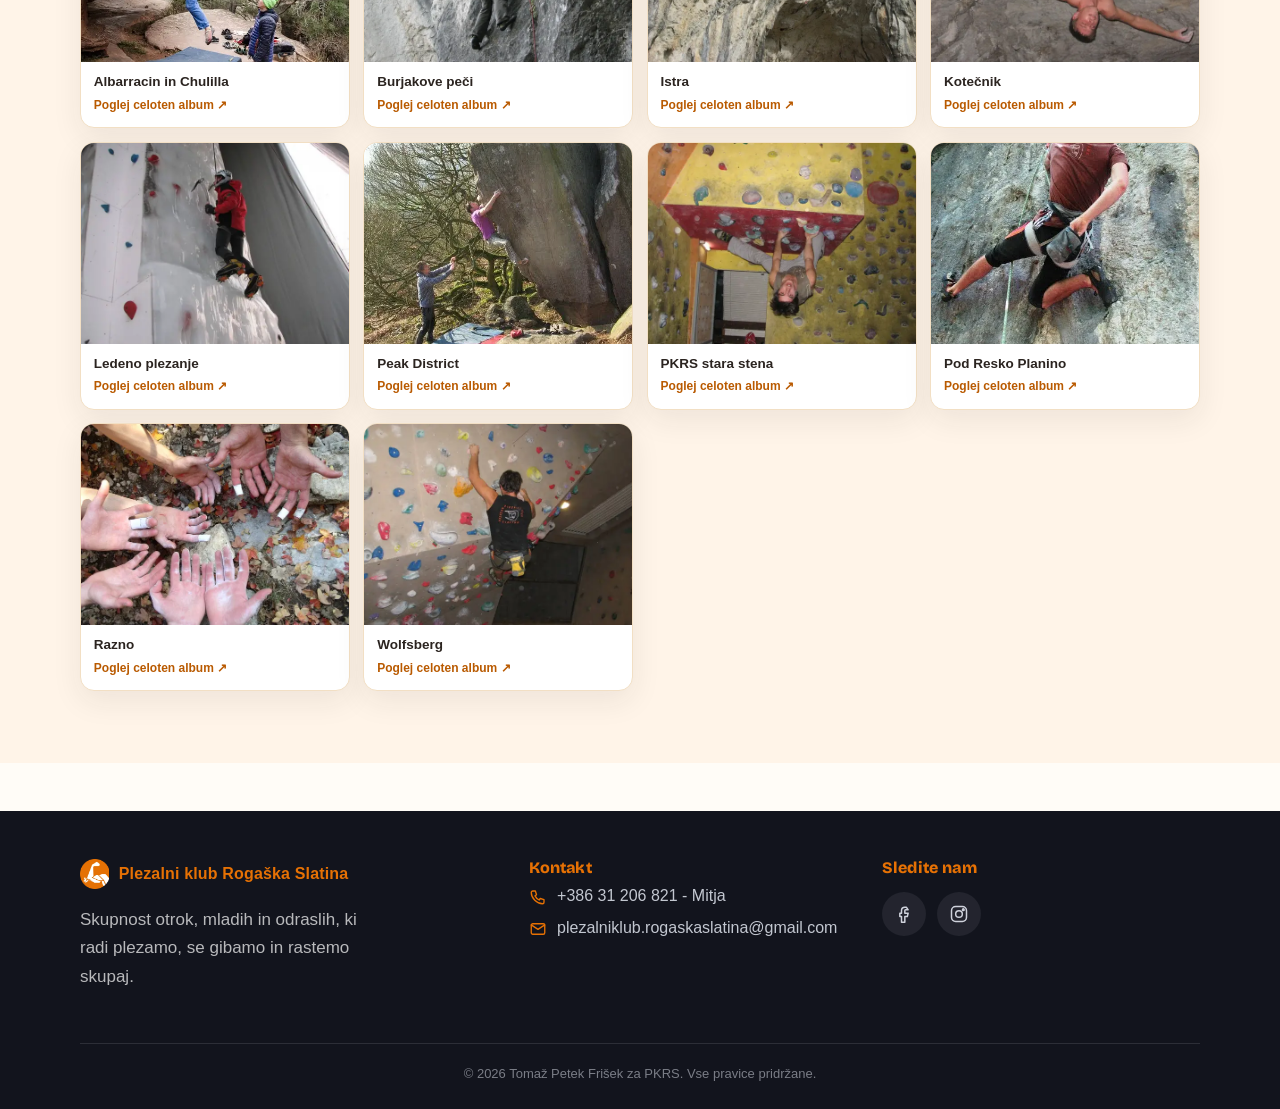
==== commit fa1ef7f5: "Posodobi besedilo na domači strani in skupno nogo strani - hero: nov uvodni odstavek ("Več kot pleza" ====
--- a/galerija.html
+++ b/galerija.html
@@ -5,13 +5,13 @@
 <meta name="viewport" content="width=device-width, initial-scale=1">
 <title>Fotogalerija plezanja — Plezalni klub Rogaška Slatina</title>
 <meta name="description" content="Fotografije treningov, tekmovanj in druženj Plezalnega kluba Rogaška Slatina.">
-<link rel="canonical" href="https://pkrs.si/galerija.html">
+<link rel="canonical" href="https://pkrs.si/galerija">
 <meta property="og:type" content="website">
 <meta property="og:site_name" content="Plezalni klub Rogaška Slatina">
 <meta property="og:locale" content="sl_SI">
 <meta property="og:title" content="Fotogalerija plezanja — Plezalni klub Rogaška Slatina">
 <meta property="og:description" content="Fotografije treningov, tekmovanj in druženj Plezalnega kluba Rogaška Slatina.">
-<meta property="og:url" content="https://pkrs.si/galerija.html">
+<meta property="og:url" content="https://pkrs.si/galerija">
 <meta property="og:image" content="https://pkrs.si/assets/img/og-image.jpg">
 <meta property="og:image:width" content="1200">
 <meta property="og:image:height" content="630">
@@ -33,16 +33,16 @@
 
 <header class="site-header">
   <div class="container nav-row">
-    <a href="index.html" class="brand">
+    <a href="/" class="brand">
       <img src="assets/img/logo.webp" width="900" height="412" alt="Plezalni klub Rogaška Slatina">
     </a>
     <nav class="nav-links" aria-label="Glavna navigacija">
-      <a href="index.html">Domov</a>
-      <a href="zgodovina.html">Zgodovina</a>
-      <a href="urnik.html">Urnik</a>
-      <a href="novice.html">Novice</a>
-      <a href="galerija.html" aria-current="page">Galerija</a>
-      <a href="kontakt.html">Kontakt</a>
+      <a href="/">Domov</a>
+      <a href="/zgodovina">Zgodovina</a>
+      <a href="/urnik">Urnik</a>
+      <a href="/novice">Novice</a>
+      <a href="/galerija" aria-current="page">Galerija</a>
+      <a href="/kontakt">Kontakt</a>
     </nav>
     <div class="nav-actions">
       <button class="hamburger" data-menu-open aria-label="Odpri meni">
@@ -54,24 +54,24 @@
 
 <div class="mobile-menu">
   <div class="mobile-menu-top">
-    <a href="index.html" class="brand">
+    <a href="/" class="brand">
       <img src="assets/img/logo.webp" width="900" height="412" alt="Plezalni klub Rogaška Slatina">
     </a>
     <button class="hamburger" data-menu-close aria-label="Zapri meni">✕</button>
   </div>
-  <a href="index.html">Domov</a>
-  <a href="zgodovina.html">Zgodovina</a>
-  <a href="urnik.html">Urnik</a>
-  <a href="novice.html">Novice</a>
-  <a href="galerija.html" aria-current="page">Galerija</a>
-  <a href="kontakt.html">Kontakt</a>
+  <a href="/">Domov</a>
+  <a href="/zgodovina">Zgodovina</a>
+  <a href="/urnik">Urnik</a>
+  <a href="/novice">Novice</a>
+  <a href="/galerija" aria-current="page">Galerija</a>
+  <a href="/kontakt">Kontakt</a>
 </div>
 
 <main id="main">
 
   <div class="page-header">
     <div class="container">
-      <div class="breadcrumb"><a href="index.html">Domov</a> / Galerija</div>
+      <div class="breadcrumb"><a href="/">Domov</a> / Galerija</div>
       <h1>Galerija</h1>
     </div>
   </div>
@@ -119,7 +119,7 @@
         <img src="assets/img/logo-icon.webp" width="200" height="206" alt="Logotip kluba">
         <strong>Plezalni klub Rogaška Slatina</strong>
       </div>
-      <p style="color:rgba(255,255,255,0.7); max-width:32ch">Plezanje za otroke, mladino in vse ljubitelje športa v Rogaški Slatini.</p>
+      <p style="color:rgba(255,255,255,0.7); max-width:32ch">Skupnost otrok, mladih in odraslih, ki radi plezamo, se gibamo in rastemo skupaj.</p>
     </div>
     <div>
       <h4>Kontakt</h4>
